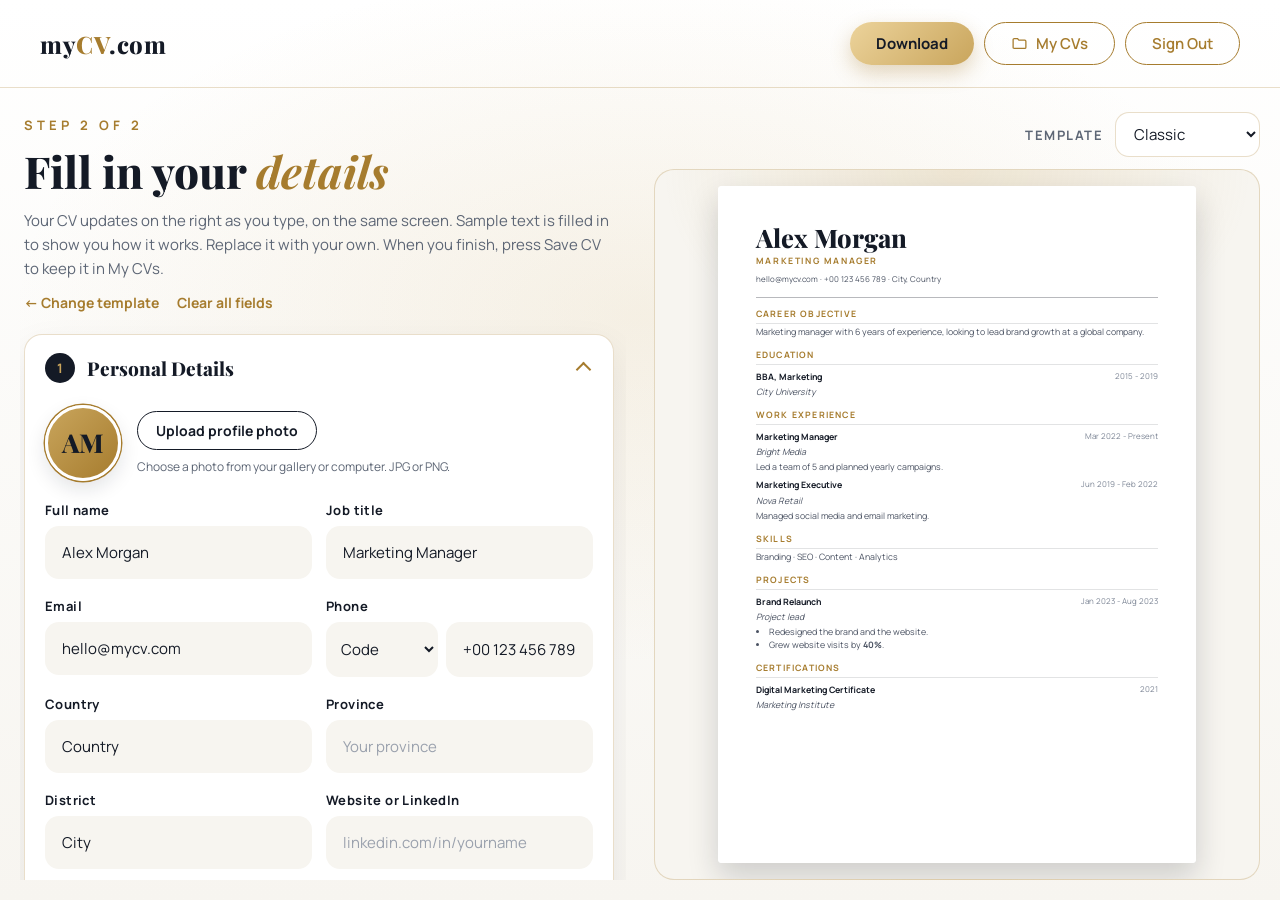
==== create.html @ 4355ba52 "first commit" ====
<!DOCTYPE html>
<html lang="en">
<head>
  <meta charset="UTF-8">
  <meta name="viewport" content="width=device-width, initial-scale=1.0">
  <title>myCV.com | Build your CV</title>

  <!-- Fonts -->
  <link rel="preconnect" href="https://fonts.googleapis.com">
  <link rel="preconnect" href="https://fonts.gstatic.com" crossorigin>
  <link href="https://fonts.googleapis.com/css2?family=Playfair+Display:ital,wght@0,700;0,800;0,900;1,500;1,700&family=Manrope:wght@400;500;600;700;800&family=Inter:wght@400;500;600&family=Space+Grotesk:wght@500;700&family=Archivo:wght@500;800&family=DM+Sans:wght@400;500;700&family=Outfit:wght@500;600&family=IBM+Plex+Sans:wght@400;500;600&family=JetBrains+Mono:wght@500;700&family=Cinzel:wght@500;700&family=Jost:wght@400;500;600&family=Syne:wght@700;800&family=Plus+Jakarta+Sans:wght@400;500;700;800&family=Sora:wght@400;600;700&family=Source+Serif+4:wght@400;600&display=swap" rel="stylesheet">

  <!-- Design -->
  <link rel="stylesheet" href="style.css">

  <!-- Behaviour -->
  <script src="script.js"></script>
  <script src="builder.js"></script>
</head>
<body class="builder-page">

  <!-- Top bar: Download sits next to Sign Out -->
  <header class="navbar">
    <a href="index.html" class="logo">my<span>CV</span>.com</a>
    <div class="nav-actions">
      <button type="button" class="download-btn" id="download-btn">Download</button>
      <a href="mycvs.html" class="login-btn folder-btn">
        <svg viewBox="0 0 24 24" aria-hidden="true"><path d="M3 6.5A1.5 1.5 0 0 1 4.5 5h4.6l2 2.2h8.4A1.5 1.5 0 0 1 21 8.7v8.8a1.5 1.5 0 0 1-1.5 1.5h-15A1.5 1.5 0 0 1 3 17.5z"/></svg>
        My CVs
      </a>
      <a href="index.html" class="login-btn" data-signout>Sign Out</a>
    </div>
  </header>

  <main class="builder">

    <!-- ================= LEFT SIDE: the form ================= -->
    <div class="editor" id="editor">

      <div class="builder-intro">
        <div class="tagline">Step 2 of 2</div>
        <h1>Fill in your <em>details</em></h1>
        <p>Your CV updates on the right as you type, on the same screen. Sample text is filled in to show you how it works. Replace it with your own. When you finish, press Save CV to keep it in My CVs.</p>
        <div class="builder-links">
          <a href="templates.html">&larr; Change template</a>
          <button type="button" class="link-btn" id="clear-btn">Clear all fields</button>
        </div>
      </div>

      <!-- 1. Personal details -->
      <details class="ed-section" open>
        <summary><span class="ed-num">1</span>Personal Details</summary>
        <div class="ed-body">
          <!-- Profile photo: chosen from the gallery (phone) or the computer -->
          <div class="photo-row">
            <div class="photo-preview" id="photo-preview"></div>
            <div class="photo-actions">
              <div class="photo-buttons">
                <label for="photo-input" class="photo-btn">Upload profile photo</label>
                <button type="button" class="remove-btn" id="photo-remove" hidden>Remove photo</button>
              </div>
              <input type="file" id="photo-input" class="visually-hidden" accept="image/*">
              <p class="photo-hint">Choose a photo from your gallery or computer. JPG or PNG.</p>
              <p class="form-message" id="photo-message" role="alert"></p>
            </div>
          </div>

          <div class="field-row">
            <div class="field">
              <label for="p-name">Full name</label>
              <input type="text" id="p-name" data-field="name" placeholder="Your full name">
            </div>
            <div class="field">
              <label for="p-title">Job title</label>
              <input type="text" id="p-title" data-field="title" placeholder="Marketing Manager">
            </div>
          </div>
          <div class="field-row">
            <div class="field">
              <label for="p-email">Email</label>
              <input type="email" id="p-email" data-field="email" placeholder="you@example.com">
            </div>
            <div class="field">
              <label for="p-phone">Phone</label>
              <!-- country code + phone number side by side -->
              <div class="phone-row">
                <select id="p-code" data-field="phoneCode" aria-label="Country code">
                  <option value="">Code</option>
                  <option value="+61">+61 Australia</option>
                  <option value="+880">+880 Bangladesh</option>
                  <option value="+55">+55 Brazil</option>
                  <option value="+1">+1 Canada</option>
                  <option value="+86">+86 China</option>
                  <option value="+20">+20 Egypt</option>
                  <option value="+33">+33 France</option>
                  <option value="+49">+49 Germany</option>
                  <option value="+91">+91 India</option>
                  <option value="+62">+62 Indonesia</option>
                  <option value="+39">+39 Italy</option>
                  <option value="+81">+81 Japan</option>
                  <option value="+60">+60 Malaysia</option>
                  <option value="+52">+52 Mexico</option>
                  <option value="+977">+977 Nepal</option>
                  <option value="+31">+31 Netherlands</option>
                  <option value="+64">+64 New Zealand</option>
                  <option value="+234">+234 Nigeria</option>
                  <option value="+92">+92 Pakistan</option>
                  <option value="+63">+63 Philippines</option>
                  <option value="+7">+7 Russia</option>
                  <option value="+966">+966 Saudi Arabia</option>
                  <option value="+65">+65 Singapore</option>
                  <option value="+27">+27 South Africa</option>
                  <option value="+82">+82 South Korea</option>
                  <option value="+34">+34 Spain</option>
                  <option value="+94">+94 Sri Lanka</option>
                  <option value="+66">+66 Thailand</option>
                  <option value="+90">+90 Turkey</option>
                  <option value="+971">+971 United Arab Emirates</option>
                  <option value="+44">+44 United Kingdom</option>
                  <option value="+1">+1 United States</option>
                  <option value="+84">+84 Vietnam</option>
                </select>
                <input type="tel" id="p-phone" data-field="phone" placeholder="123 456 789">
              </div>
            </div>
          </div>
          <div class="field-row">
            <div class="field">
              <label for="p-country">Country</label>
              <input type="text" id="p-country" data-field="country" placeholder="Your country">
            </div>
            <div class="field">
              <label for="p-province">Province</label>
              <input type="text" id="p-province" data-field="province" placeholder="Your province">
            </div>
          </div>
          <div class="field-row">
            <div class="field">
              <label for="p-district">District</label>
              <input type="text" id="p-district" data-field="district" placeholder="Your district">
            </div>
            <div class="field">
              <label for="p-link">Website or LinkedIn</label>
              <input type="text" id="p-link" data-field="link" placeholder="linkedin.com/in/yourname">
            </div>
          </div>
        </div>
      </details>

      <!-- 2. Career objective -->
      <details class="ed-section" open>
        <summary><span class="ed-num">2</span>Career Objective</summary>
        <div class="ed-body">
          <div class="field">
            <label for="p-objective">Write 2 or 3 sentences about your goal</label>
            <textarea id="p-objective" data-field="objective" rows="4" placeholder="What kind of job are you looking for, and what do you bring?"></textarea>
          </div>
        </div>
      </details>

      <!-- 3. Education -->
      <details class="ed-section">
        <summary><span class="ed-num">3</span>Education</summary>
        <div class="ed-body">
          <div class="entry-list" data-list="education"></div>
          <button type="button" class="add-btn" data-add="education">+ Add education</button>
        </div>
      </details>

      <!-- 4. Work experience -->
      <details class="ed-section">
        <summary><span class="ed-num">4</span>Work Experience</summary>
        <div class="ed-body">
          <div class="entry-list" data-list="experience"></div>
          <button type="button" class="add-btn" data-add="experience">+ Add work experience</button>
        </div>
      </details>

      <!-- 5. Skills -->
      <details class="ed-section">
        <summary><span class="ed-num">5</span>Skills</summary>
        <div class="ed-body">
          <div class="field">
            <label for="p-skills">Your skills, separated by commas</label>
            <input type="text" id="p-skills" data-field="skills" placeholder="Branding, SEO, Content, Analytics">
          </div>
        </div>
      </details>

      <!-- 6. Projects -->
      <details class="ed-section">
        <summary><span class="ed-num">6</span>Projects</summary>
        <div class="ed-body">
          <div class="entry-list" data-list="projects"></div>
          <button type="button" class="add-btn" data-add="projects">+ Add project</button>
        </div>
      </details>

      <!-- 7. Certifications -->
      <details class="ed-section">
        <summary><span class="ed-num">7</span>Certifications</summary>
        <div class="ed-body">
          <div class="entry-list" data-list="certifications"></div>
          <button type="button" class="add-btn" data-add="certifications">+ Add certification</button>
        </div>
      </details>

      <!-- Sections that people add themselves appear here -->
      <div class="entry-list custom-list" data-list="custom"></div>

      <button type="button" class="add-section-btn" data-add="custom">+ Add Section</button>
      <p class="add-section-hint">Add your own section, for example Languages, Awards, Hobbies or References.</p>

      <!-- When the CV is finished: save it into the My CVs folder -->
      <div class="finish-box">
        <h2>Finished your CV?</h2>
        <p>Save it to your My CVs folder. You can open it again later to edit or download it.</p>
        <button type="button" class="submit-btn" data-save>Save CV to My CVs <span class="arrow">&rarr;</span></button>
      </div>
    </div>

    <!-- ================= RIGHT SIDE: live CV ================= -->
    <div class="preview">
      <div class="preview-head">
        <label for="template-select">Template</label>
        <select id="template-select">
          <option>Classic</option>
          <option>Modern</option>
          <option>Executive</option>
          <option>Minimal</option>
          <option>Creative</option>
          <option>Elegant</option>
          <option>Timeline</option>
          <option>Swiss Grid</option>
          <option>Sage Sidebar</option>
          <option>Header Band</option>
          <option>Mono Index</option>
          <option>Noir Gold</option>
          <option>Vertical Name</option>
          <option>Bento Tiles</option>
          <option>Orbit</option>
          <option>Front Page</option>
        </select>
      </div>
      <div class="preview-stage" id="preview-stage">
        <div class="thumb-box cv-live" id="cv-box">
          <div class="thumb" id="cv-page"></div>
        </div>
      </div>
    </div>

  </main>

  <!-- Small message that appears after saving -->
  <div class="toast" id="toast" role="status" aria-live="polite" hidden>
    <span id="toast-text"></span>
    <a href="mycvs.html">Open My CVs</a>
  </div>

</body>
</html>
---- style.css ----
/* ==========================================================
   myCV.com - style.css
   All the design (colors, fonts, layout) for the website.
   ========================================================== */

/* ---------- Colors and fonts (change these to restyle the whole site) ---------- */
:root {
  --bg: #ffffff;            /* clean white background */
  --bg-soft: #f7f5f0;       /* soft ivory at the bottom */
  --text: #141a26;          /* deep ink for headings and text */
  --text-muted: #5d6675;    /* grey for small text */
  --gold: #a67c2e;          /* premium accent */
  --gold-light: #c9a55c;
  --line: rgba(166, 124, 46, 0.25);

  --font-display: "Playfair Display", Georgia, serif;
  --font-body: "Manrope", "Segoe UI", Arial, sans-serif;
}

/* ---------- Reset: remove the browser's default spacing ---------- */
* {
  margin: 0;
  padding: 0;
  box-sizing: border-box;
}

html, body {
  height: 100%;
}

body {
  font-family: var(--font-body);
  color: var(--text);
  background:
    radial-gradient(900px 500px at 50% 35%, rgba(201, 165, 92, 0.14), transparent 70%),
    linear-gradient(180deg, var(--bg) 0%, var(--bg-soft) 100%);
  background-color: var(--bg);
  display: flex;
  flex-direction: column;
  min-height: 100%;
}

/* ---------- Top bar: logo on the left, Login on the right ---------- */
.navbar {
  display: flex;
  justify-content: space-between;
  align-items: center;
  padding: 22px 40px;
  border-bottom: 1px solid var(--line);
  transition: box-shadow 0.25s ease, background 0.25s ease;
}

/* script.js adds this class when the page is scrolled */
.navbar.scrolled {
  background: var(--bg);
  box-shadow: 0 6px 24px rgba(20, 26, 38, 0.08);
}

.logo {
  font-family: var(--font-display);
  font-size: 24px;
  font-weight: 800;
  color: var(--text);
  text-decoration: none;
  letter-spacing: 0.5px;
}

.logo span {
  color: var(--gold);
}

.login-btn {
  font-family: var(--font-body);
  font-size: 15px;
  font-weight: 600;
  color: var(--gold);
  text-decoration: none;
  padding: 10px 26px;
  border: 1.5px solid var(--gold);
  border-radius: 999px;
  transition: background 0.25s ease, color 0.25s ease;
}

.login-btn:hover,
.login-btn:focus-visible {
  background: var(--gold);
  color: #ffffff;
}

/* ---------- Middle section: heading + button ---------- */
.hero {
  flex: 1;
  display: flex;
  flex-direction: column;
  justify-content: center;
  align-items: center;
  text-align: center;
  padding: 60px 20px;
  gap: 22px;
}

.tagline {
  font-size: 13px;
  font-weight: 700;
  letter-spacing: 4px;
  text-transform: uppercase;
  color: var(--gold);
}

.hero h1 {
  font-family: var(--font-display);
  font-size: clamp(36px, 7vw, 76px);
  font-weight: 800;
  line-height: 1.1;
  text-wrap: balance;
}

.hero h1 span {
  background: linear-gradient(90deg, var(--gold), var(--gold-light), var(--gold));
  -webkit-background-clip: text;
  background-clip: text;
  color: transparent;
}

.divider {
  width: 80px;
  height: 2px;
  background: var(--gold);
}

.hero p {
  max-width: 520px;
  font-size: 18px;
  line-height: 1.6;
  color: var(--text-muted);
}

.create-btn {
  margin-top: 14px;
  font-family: var(--font-body);
  font-size: 18px;
  font-weight: 700;
  color: #ffffff;
  text-decoration: none;
  padding: 18px 46px;
  border-radius: 999px;
  background: var(--text);
  border: 1.5px solid var(--gold);
  box-shadow: 0 10px 30px rgba(20, 26, 38, 0.2);
  transition: transform 0.2s ease, box-shadow 0.2s ease;
}

.create-btn:hover,
.create-btn:focus-visible {
  transform: translateY(-3px);
  box-shadow: 0 16px 40px rgba(166, 124, 46, 0.35);
}

a:focus-visible {
  outline: 2px solid var(--gold);
  outline-offset: 4px;
}

/* ---------- Entrance animation (script.js adds the "loaded" class) ---------- */
.animate .hero > * {
  opacity: 0;
  transform: translateY(18px);
  transition: opacity 0.7s ease, transform 0.7s ease;
}

.animate.loaded .hero > * {
  opacity: 1;
  transform: translateY(0);
}

/* each item appears a little after the one before it */
.animate.loaded .hero > *:nth-child(2) { transition-delay: 0.12s; }
.animate.loaded .hero > *:nth-child(3) { transition-delay: 0.24s; }
.animate.loaded .hero > *:nth-child(4) { transition-delay: 0.36s; }
.animate.loaded .hero > *:nth-child(5) { transition-delay: 0.48s; }

/* ==========================================================
   LOGIN PAGE (login.html): Create Account + Sign In
   ========================================================== */
.auth {
  flex: 1;
  display: flex;
  justify-content: center;
  align-items: center;
  padding: 48px 20px;
}

/* One large rounded box holding the dark side and the form side */
.auth-shell {
  width: 100%;
  max-width: 1040px;
  display: grid;
  grid-template-columns: 1fr 1.1fr;
  background: var(--bg);
  border-radius: 28px;
  overflow: hidden;
  border: 1px solid var(--line);
  box-shadow:
    0 40px 90px rgba(20, 26, 38, 0.16),
    0 8px 24px rgba(20, 26, 38, 0.06);
  animation: shell-in 0.7s ease both;
}

@keyframes shell-in {
  from { opacity: 0; transform: translateY(24px); }
  to   { opacity: 1; transform: translateY(0); }
}

/* ---------- Left side: dark panel ---------- */
.auth-aside {
  position: relative;
  display: flex;
  flex-direction: column;
  justify-content: space-between;
  gap: 32px;
  padding: 48px 44px;
  color: #f4f1ea;
  background:
    radial-gradient(420px 320px at 85% 10%, rgba(201, 165, 92, 0.28), transparent 70%),
    radial-gradient(380px 300px at 0% 100%, rgba(201, 165, 92, 0.16), transparent 70%),
    linear-gradient(160deg, #1b2436 0%, #0d1320 100%);
  overflow: hidden;
}

/* thin gold frame inside the dark panel */
.auth-aside::before {
  content: "";
  position: absolute;
  inset: 14px;
  border: 1px solid rgba(201, 165, 92, 0.28);
  border-radius: 18px;
  pointer-events: none;
}

.aside-eyebrow {
  font-size: 12px;
  font-weight: 700;
  letter-spacing: 4px;
  text-transform: uppercase;
  color: var(--gold-light);
}

.auth-aside h2 {
  margin-top: 16px;
  font-family: var(--font-display);
  font-size: clamp(30px, 3.4vw, 42px);
  font-weight: 800;
  line-height: 1.15;
  text-wrap: balance;
}

.auth-aside h2 em {
  font-style: italic;
  font-weight: 700;
  color: var(--gold-light);
}

.aside-line {
  margin-top: 22px;
  width: 64px;
  height: 2px;
  background: var(--gold-light);
}

/* ---------- Small CV drawn with CSS ---------- */
.cv-preview {
  align-self: center;
  width: 250px;
  padding: 26px 22px;
  background: #fdfcf9;
  border-radius: 10px;
  box-shadow: 0 24px 50px rgba(0, 0, 0, 0.45);
  transform: rotate(-5deg);
  display: flex;
  flex-direction: column;
  gap: 8px;
  animation: cv-float 6s ease-in-out infinite;
}

@keyframes cv-float {
  0%, 100% { transform: rotate(-5deg) translateY(0); }
  50%      { transform: rotate(-4deg) translateY(-8px); }
}

.cv-head {
  display: flex;
  align-items: center;
  gap: 10px;
  margin-bottom: 4px;
}

.cv-photo {
  width: 34px;
  height: 34px;
  border-radius: 50%;
  background: linear-gradient(135deg, var(--gold-light), var(--gold));
  flex-shrink: 0;
}

.cv-head-lines {
  flex: 1;
  display: flex;
  flex-direction: column;
  gap: 6px;
}

.cv-bar {
  height: 5px;
  border-radius: 3px;
  background: #dcdfe5;
}

.cv-bar-name  { height: 8px; width: 80%; background: #141a26; }
.cv-bar-role  { width: 55%; background: var(--gold-light); }
.cv-bar-short { width: 60%; }

.cv-section {
  margin-top: 6px;
  width: 38%;
  height: 6px;
  border-radius: 3px;
  background: var(--gold);
}

/* ---------- Benefit list with gold check marks ---------- */
.aside-list {
  list-style: none;
  display: flex;
  flex-direction: column;
  gap: 14px;
  font-size: 15px;
  line-height: 1.5;
  color: #d6dbe5;
}

.aside-list li {
  position: relative;
  padding-left: 34px;
}

.aside-list li::before {
  content: "\2713";            /* check mark */
  position: absolute;
  left: 0;
  top: 0;
  width: 22px;
  height: 22px;
  border-radius: 50%;
  border: 1px solid var(--gold-light);
  color: var(--gold-light);
  font-size: 12px;
  font-weight: 700;
  display: flex;
  align-items: center;
  justify-content: center;
}

/* ---------- Right side: forms ---------- */
.auth-card {
  padding: 44px 48px;
  background: var(--bg);
}

/* ---------- The two options at the top ---------- */
.auth-tabs {
  display: flex;
  gap: 6px;
  padding: 5px;
  background: var(--bg-soft);
  border: 1px solid var(--line);
  border-radius: 999px;
  margin-bottom: 30px;
}

.auth-tab {
  flex: 1;
  font-family: var(--font-body);
  font-size: 15px;
  font-weight: 700;
  color: var(--text-muted);
  background: transparent;
  border: none;
  border-radius: 999px;
  padding: 12px 10px;
  cursor: pointer;
  transition: background 0.25s ease, color 0.25s ease, box-shadow 0.25s ease;
}

.auth-tab:hover {
  color: var(--text);
}

.auth-tab.active {
  background: var(--text);
  color: #ffffff;
  box-shadow: 0 6px 16px rgba(20, 26, 38, 0.25);
}

/* Only the active panel is shown */
.auth-panel {
  display: none;
}

.auth-panel.active {
  display: block;
  animation: panel-in 0.4s ease both;
}

@keyframes panel-in {
  from { opacity: 0; transform: translateY(10px); }
  to   { opacity: 1; transform: translateY(0); }
}

.auth-panel h1 {
  font-family: var(--font-display);
  font-size: 34px;
  font-weight: 800;
  line-height: 1.2;
}

.auth-sub {
  margin-top: 6px;
  margin-bottom: 26px;
  font-size: 15px;
  color: var(--text-muted);
}

/* ---------- Google / Facebook / LinkedIn buttons ---------- */
.social-list {
  display: flex;
  flex-direction: column;
  gap: 10px;
}

.social-btn {
  display: flex;
  align-items: center;
  gap: 12px;
  font-family: var(--font-body);
  font-size: 15px;
  font-weight: 600;
  color: var(--text);
  background: var(--bg);
  border: 1.5px solid rgba(20, 26, 38, 0.14);
  border-radius: 14px;
  padding: 10px 14px;
  cursor: pointer;
  transition: border-color 0.2s ease, transform 0.2s ease, box-shadow 0.2s ease;
}

.social-btn:hover,
.social-btn:focus-visible {
  border-color: var(--gold);
  transform: translateY(-2px);
  box-shadow: 0 10px 24px rgba(166, 124, 46, 0.16);
}

/* round badge with the first letter */
.social-badge {
  width: 34px;
  height: 34px;
  border-radius: 50%;
  background: var(--bg-soft);
  border: 1px solid var(--line);
  color: var(--gold);
  font-family: var(--font-display);
  font-size: 16px;
  font-weight: 800;
  display: flex;
  align-items: center;
  justify-content: center;
  flex-shrink: 0;
}

.social-label {
  flex: 1;
  text-align: center;
  padding-right: 34px;         /* keeps the text centered next to the badge */
}

/* ---------- "or with email" line ---------- */
.auth-divider {
  display: flex;
  align-items: center;
  gap: 14px;
  margin: 26px 0;
  font-size: 12px;
  font-weight: 700;
  letter-spacing: 2px;
  text-transform: uppercase;
  color: var(--text-muted);
}

.auth-divider::before,
.auth-divider::after {
  content: "";
  flex: 1;
  height: 1px;
  background: var(--line);
}

/* ---------- Form fields ---------- */
.field {
  display: flex;
  flex-direction: column;
  gap: 7px;
  margin-bottom: 18px;
}

.field label {
  font-size: 13px;
  font-weight: 700;
  letter-spacing: 0.4px;
}

.field input {
  font-family: var(--font-body);
  font-size: 15px;
  color: var(--text);
  background: var(--bg-soft);
  border: 1.5px solid transparent;
  border-radius: 14px;
  padding: 15px 16px;
  width: 100%;
  transition: border-color 0.2s ease, box-shadow 0.2s ease, background 0.2s ease;
}

.field input::placeholder {
  color: #9aa1ad;
}

.field input:hover {
  border-color: var(--line);
}

.field input:focus {
  outline: none;
  background: var(--bg);
  border-color: var(--gold);
  box-shadow: 0 0 0 4px rgba(166, 124, 46, 0.15);
}

/* script.js adds this class to a field that has a mistake */
.field input.invalid {
  border-color: #b3261e;
  background: #fdf6f5;
}

/* ---------- Password box with a Show / Hide button ---------- */
.input-wrap {
  position: relative;
}

.input-wrap input {
  padding-right: 70px;
}

.toggle-password {
  position: absolute;
  top: 50%;
  right: 8px;
  transform: translateY(-50%);
  font-family: var(--font-body);
  font-size: 13px;
  font-weight: 700;
  color: var(--gold);
  background: transparent;
  border: none;
  border-radius: 8px;
  padding: 8px 10px;
  cursor: pointer;
}

.toggle-password:hover {
  background: rgba(166, 124, 46, 0.1);
}

/* ---------- Password strength bars ---------- */
.strength {
  display: flex;
  gap: 6px;
  margin-top: 4px;
}

.strength span {
  flex: 1;
  height: 4px;
  border-radius: 2px;
  background: #e4e6ea;
  transition: background 0.25s ease;
}

.strength[data-level="1"] span:nth-child(-n+1) { background: #b3261e; }
.strength[data-level="2"] span:nth-child(-n+2) { background: #c77a12; }
.strength[data-level="3"] span:nth-child(-n+3) { background: var(--gold); }
.strength[data-level="4"] span:nth-child(-n+4) { background: #2e7d46; }

.strength-text {
  font-size: 12px;
  color: var(--text-muted);
}

/* ---------- Message under the form (errors and notes) ---------- */
.form-message {
  display: none;
  font-size: 14px;
  line-height: 1.5;
  padding: 12px 14px;
  border-radius: 12px;
  margin-bottom: 18px;
}

.form-message.error {
  display: block;
  color: #8c1d18;
  background: #fbeceb;
  border-left: 3px solid #b3261e;
}

.form-message.info {
  display: block;
  color: #1d4d2b;
  background: #e9f5ec;
  border-left: 3px solid #2e7d46;
}

/* ---------- Main button of the form ---------- */
.submit-btn {
  position: relative;
  overflow: hidden;
  width: 100%;
  font-family: var(--font-body);
  font-size: 16px;
  font-weight: 700;
  letter-spacing: 0.3px;
  color: #ffffff;
  background: linear-gradient(135deg, #232d42 0%, #0d1320 100%);
  border: 1.5px solid var(--gold);
  border-radius: 999px;
  padding: 17px 20px;
  cursor: pointer;
  box-shadow: 0 14px 34px rgba(20, 26, 38, 0.28);
  transition: transform 0.2s ease, box-shadow 0.2s ease;
}

/* gold shine that slides across the button on hover */
.submit-btn::before {
  content: "";
  position: absolute;
  top: 0;
  left: -60%;
  width: 40%;
  height: 100%;
  background: linear-gradient(90deg, transparent, rgba(236, 211, 155, 0.35), transparent);
  transform: skewX(-20deg);
  transition: left 0.6s ease;
}

.submit-btn:hover::before,
.submit-btn:focus-visible::before {
  left: 120%;
}

.submit-btn:hover,
.submit-btn:focus-visible {
  transform: translateY(-2px);
  box-shadow: 0 18px 42px rgba(166, 124, 46, 0.4);
}

.submit-btn .arrow {
  display: inline-block;
  margin-left: 6px;
  color: var(--gold-light);
  transition: transform 0.2s ease;
}

.submit-btn:hover .arrow {
  transform: translateX(4px);
}

button:focus-visible {
  outline: 2px solid var(--gold);
  outline-offset: 3px;
}

/* ---------- Small text under the button ---------- */
.switch-text {
  margin-top: 20px;
  text-align: center;
  font-size: 14px;
  color: var(--text-muted);
}

.switch-text a {
  color: var(--gold);
  font-weight: 700;
  text-decoration: none;
  border-bottom: 1px solid transparent;
  transition: border-color 0.2s ease;
}

.switch-text a:hover {
  border-bottom-color: var(--gold);
}

/* ---------- Tablets and phones: stack the two sides ---------- */
@media (max-width: 860px) {
  .auth-shell {
    grid-template-columns: 1fr;
    max-width: 520px;
  }
  .auth-aside {
    padding: 36px 32px;
    gap: 0;
  }
  .cv-preview,
  .aside-list {
    display: none;             /* keep only the headline on small screens */
  }
}

@media (max-width: 600px) {
  .auth {
    padding: 24px 16px;
  }
  .auth-shell {
    border-radius: 22px;
  }
  .auth-card {
    padding: 28px 22px;
  }
  .auth-panel h1 {
    font-size: 28px;
  }
}

@media (prefers-reduced-motion: reduce) {
  .auth-shell,
  .auth-panel.active,
  .cv-preview {
    animation: none;
  }
}

/* ==========================================================
   TEMPLATE PAGE (templates.html): choose a CV design
   ========================================================== */
.templates {
  flex: 1;
  width: 100%;
  max-width: 1280px;
  margin: 0 auto;
  padding: 52px 20px 60px;
}

.tpl-intro {
  display: flex;
  flex-direction: column;
  align-items: center;
  text-align: center;
  gap: 16px;
}

.tpl-intro h1 {
  font-family: var(--font-display);
  font-size: clamp(32px, 5vw, 52px);
  font-weight: 800;
  line-height: 1.15;
}

.tpl-intro h1 em {
  font-style: italic;
  font-weight: 700;
  color: var(--gold);
}

.tpl-intro p {
  max-width: 480px;
  font-size: 16px;
  line-height: 1.6;
  color: var(--text-muted);
}

/* ---------- Filter buttons ---------- */
.tpl-filters {
  display: flex;
  justify-content: center;
  flex-wrap: wrap;
  gap: 8px;
  margin: 34px 0;
}

.tpl-filter {
  font-family: var(--font-body);
  font-size: 14px;
  font-weight: 700;
  color: var(--text-muted);
  background: var(--bg);
  border: 1.5px solid var(--line);
  border-radius: 999px;
  padding: 10px 22px;
  cursor: pointer;
  transition: background 0.2s ease, color 0.2s ease, border-color 0.2s ease;
}

.tpl-filter:hover {
  color: var(--text);
  border-color: var(--gold);
}

.tpl-filter.active {
  background: var(--text);
  border-color: var(--text);
  color: #ffffff;
}

/* ---------- Grid of template cards ---------- */
.tpl-grid {
  display: grid;
  grid-template-columns: repeat(4, 1fr);   /* 4 templates in a row on wide screens */
  gap: 22px;
}

/* 3 in a row on medium screens */
@media (max-width: 1100px) {
  .tpl-grid {
    grid-template-columns: repeat(3, 1fr);
  }
}

/* 2 in a row on small tablets */
@media (max-width: 720px) {
  .tpl-grid {
    grid-template-columns: repeat(2, 1fr);
    gap: 16px;
  }
}

/* 1 in a row on phones */
@media (max-width: 460px) {
  .tpl-grid {
    grid-template-columns: 1fr;
  }
}

.tpl-card {
  position: relative;
  display: flex;
  flex-direction: column;
  background: var(--bg);
  border: 1.5px solid var(--line);
  border-radius: 22px;
  overflow: hidden;
  cursor: pointer;
  transition: transform 0.25s ease, box-shadow 0.25s ease, border-color 0.25s ease;
}

.tpl-card:hover {
  transform: translateY(-6px);
  box-shadow: 0 26px 60px rgba(20, 26, 38, 0.14);
}

/* script.js adds "selected" to the chosen card and "hidden" to filtered cards */
.tpl-card.selected {
  border-color: var(--gold);
  box-shadow: 0 0 0 4px rgba(166, 124, 46, 0.18), 0 26px 60px rgba(20, 26, 38, 0.14);
}

.tpl-card.hidden {
  display: none;
}

/* gold check badge on the chosen card */
.tpl-card.selected::after {
  content: "\2713";
  position: absolute;
  top: 14px;
  right: 14px;
  width: 30px;
  height: 30px;
  border-radius: 50%;
  background: var(--gold);
  color: #ffffff;
  font-size: 15px;
  font-weight: 700;
  display: flex;
  align-items: center;
  justify-content: center;
}

.tpl-thumb-wrap {
  display: flex;
  justify-content: center;
  padding: 28px 16px;
  background:
    radial-gradient(260px 200px at 50% 0%, rgba(201, 165, 92, 0.2), transparent 70%),
    var(--bg-soft);
  border-bottom: 1px solid var(--line);
}

.tpl-info {
  display: flex;
  flex-direction: column;
  gap: 10px;
  padding: 18px 18px 20px;
  flex: 1;
}

.tpl-top {
  display: flex;
  justify-content: space-between;
  align-items: center;
  flex-wrap: wrap;
  gap: 8px;
}

.tpl-info h2 {
  font-family: var(--font-display);
  font-size: 23px;
  font-weight: 800;
}

.tpl-tag {
  font-size: 11px;
  font-weight: 700;
  letter-spacing: 1.2px;
  text-transform: uppercase;
  color: var(--gold);
  border: 1px solid var(--line);
  border-radius: 999px;
  padding: 5px 10px;
}

.tpl-info p {
  flex: 1;
  font-size: 14px;
  line-height: 1.5;
  color: var(--text-muted);
}

.tpl-select {
  margin-top: 6px;
  font-family: var(--font-body);
  font-size: 14px;
  font-weight: 700;
  color: var(--text);
  background: transparent;
  border: 1.5px solid var(--text);
  border-radius: 999px;
  padding: 12px 16px;
  cursor: pointer;
  transition: background 0.2s ease, color 0.2s ease, border-color 0.2s ease;
}

.tpl-card:hover .tpl-select,
.tpl-card.selected .tpl-select {
  background: var(--text);
  color: #ffffff;
}

.tpl-card.selected .tpl-select {
  border-color: var(--gold);
}

/* ---------- Sample CVs inside the cards ----------
   Each CV is built at full size (420 x 594, the shape of an A4 page)
   and then shrunk with "scale", so the words stay sharp. */
.thumb-box {
  --s: 0.5;                               /* how much to shrink: 0.5 = half size */
  width: calc(420px * var(--s));
  height: calc(594px * var(--s));
  flex-shrink: 0;
  overflow: hidden;
  border-radius: 6px;
  background: #ffffff;
  box-shadow: 0 14px 30px rgba(20, 26, 38, 0.18);
}

.thumb {
  --accent: var(--gold);                  /* each template can use its own color */
  width: 420px;
  height: 594px;
  transform: scale(var(--s));
  transform-origin: top left;
  padding: 30px 32px;
  background: #ffffff;
  color: #141a26;
  font-family: var(--font-body);
  font-size: 11px;
  line-height: 1.45;
  text-align: left;
  overflow: hidden;
}

.thumb p {
  margin: 3px 0 0;
  color: #4a5262;
}

.c-name {
  font-family: var(--font-display);
  font-size: 27px;
  font-weight: 800;
  line-height: 1.1;
}

.c-role {
  margin-top: 5px;
  font-size: 11px;
  font-weight: 700;
  letter-spacing: 2px;
  text-transform: uppercase;
  color: var(--accent);
}

.c-contact {
  margin-top: 8px;
  font-size: 10px;
  color: #4a5262;
}

.c-rule {
  height: 1px;
  margin-top: 14px;
  background: rgba(20, 26, 38, 0.3);
}

/* section headings: Career Objective, Education, Work Experience, ... */
.c-h {
  margin-top: 13px;
  padding-bottom: 3px;
  font-size: 11px;
  font-weight: 700;
  letter-spacing: 1.5px;
  text-transform: uppercase;
  color: var(--accent);
  border-bottom: 1px solid rgba(20, 26, 38, 0.12);
}

/* job title on the left, years on the right */
.c-item {
  display: flex;
  justify-content: space-between;
  gap: 8px;
  margin-top: 7px;
}

.c-item span {
  flex-shrink: 0;
  font-size: 10px;
  color: #7b8494;
}

.c-photo {
  width: 70px;
  height: 70px;
  border-radius: 50%;
  background: linear-gradient(135deg, var(--gold-light), var(--gold));
  /* the person's initials sit in the middle of the circle */
  display: flex;
  align-items: center;
  justify-content: center;
  font-family: var(--font-display);
  font-size: 24px;
  font-weight: 800;
  color: #141a26;
}

.c-photo {
  overflow: hidden;
  flex-shrink: 0;
}

/* an uploaded profile photo fills the circle */
.c-photo img {
  display: block;
  width: 100%;
  height: 100%;
  object-fit: cover;
}

/* name and contact on the left, photo on the right */
.c-top {
  display: flex;
  justify-content: space-between;
  align-items: center;
  gap: 24px;
}

.c-top-text {
  flex: 1;
  min-width: 0;
}

.c-top .c-photo {
  width: 86px;
  height: 86px;
}

/* text written with the font / bold / bullet buttons */
.c-rich {
  margin-top: 3px;
  color: #4a5262;
}

.c-rich ul,
.c-rich ol {
  margin: 2px 0 0 16px;
  padding: 0;
}

.c-rich font[size="2"] { font-size: 0.85em; }
.c-rich font[size="3"] { font-size: 1em; }
.c-rich font[size="4"] { font-size: 1.25em; }

.c-side .c-rich { color: inherit; }

/* company or school name under a title */
.c-place {
  font-style: italic;
}

/* Modern: dark panel on the left */
.t-modern { padding: 0; display: flex; }
.t-modern .c-side { width: 150px; padding: 34px 20px; background: #1b2436; color: #ffffff; }
.t-modern .c-side p { color: #c9cfdb; }
.t-modern .c-side .c-h { color: var(--gold-light); border-bottom-color: rgba(255, 255, 255, 0.2); }
.t-modern .c-main { flex: 1; padding: 34px 24px; }
.t-modern .c-name { font-size: 24px; }

/* Executive: gold band on top */
.t-executive { padding: 0; }
.t-executive .c-band { padding: 32px 32px 26px; background: linear-gradient(135deg, var(--gold-light), var(--gold)); }
.t-executive .c-band .c-role { color: #141a26; }
.t-executive .c-band .c-contact { color: #2b3140; }
.t-executive .c-body { padding: 4px 32px 30px; }

/* Minimal: grey and airy, no serif */
.t-minimal { --accent: #7b8494; padding: 38px 40px; }
.t-minimal .c-name { font-family: var(--font-body); font-size: 24px; font-weight: 600; }
.t-minimal .c-h { margin-top: 16px; border-bottom: none; }

/* Creative: teal panel on the right */
.t-creative { --accent: #2a8c82; padding: 0; display: flex; }
.t-creative .c-main { flex: 1; padding: 34px 24px; }
.t-creative .c-name { font-size: 24px; }
.t-creative .c-side { width: 150px; padding: 34px 20px; background: #2a8c82; color: #ffffff; }
.t-creative .c-side p { color: #e3f3f1; }
.t-creative .c-side .c-h { color: #ffffff; border-bottom-color: rgba(255, 255, 255, 0.35); }
.t-creative .c-side .c-photo { background: #ffffff; color: #2a8c82; }

/* Elegant: centered name, two columns */
.t-elegant .c-name,
.t-elegant .c-role,
.t-elegant .c-contact { text-align: center; }
.t-elegant .c-rule { background: var(--gold); }
.t-elegant .c-cols { display: grid; grid-template-columns: 1fr 1fr; gap: 22px; }

.t-elegant > .c-photo { width: 86px; height: 86px; margin: 0 auto 14px; }
.t-executive .c-band .c-photo { border: 3px solid #ffffff; }

/* ==========================================================
   THE FIVE NEWER TEMPLATES
   Timeline, Swiss Grid, Sage Sidebar, Header Band, Mono Index.
   They all carry the extra class "x-tpl" and are drawn on a
   600 x 848 page.
   ========================================================== */
.thumb.x-tpl,
.cv-live .thumb.x-tpl {
  padding: 0;
  font-size: 10px;
  line-height: 1.46;
  display: flex;
  flex-direction: column;
}

/* on the template page the 600px page is shrunk a little more */
.thumb-box:not(.cv-live) > .thumb.x-tpl {
  width: 600px;
  height: 848px;
  transform: scale(calc(var(--s) * 0.7));
}

.x-tpl p { margin: 0; color: inherit; }
.x-tpl .c-sec { min-width: 0; }
.x-tpl .c-h { margin: 0 0 8px; padding: 0; border: none; font-size: 9px; letter-spacing: 1.1px; }
.x-tpl .c-entry + .c-entry { margin-top: 9px; }
.x-tpl .c-item { margin-top: 0; }
.x-tpl .c-item b { font-weight: 600; font-size: 10.5px; }
.x-tpl .c-item span { font-size: 9px; white-space: nowrap; }
.x-tpl .c-place { font-style: normal; color: var(--muted); }
.x-tpl .c-rich { margin-top: 3px; color: inherit; }
.x-tpl .c-photo { width: 64px; height: 64px; }
.x-tpl .c-name,
.cv-live .thumb.x-tpl .c-name { font-size: 30px; line-height: 1.1; }
.x-tpl .c-role { margin-top: 5px; font-size: 12px; letter-spacing: 0; text-transform: none; }
.x-tpl .x-head { display: flex; gap: 18px; }
.x-tpl .x-head-main { flex: 1; min-width: 0; }
.x-tpl .x-contact { font-size: 9px; line-height: 1.5; }
.x-tpl .x-cols { display: flex; gap: 27px; flex: 1; min-height: 0; }
.x-tpl .x-col { flex: 1; min-width: 0; display: flex; flex-direction: column; gap: 18px; }
.x-tpl .x-col-wide { flex: 0 0 57%; }
.x-tpl .c-chips { display: flex; flex-wrap: wrap; gap: 5px; }
.x-tpl .c-chips span { border: 1px solid #b9c0cc; border-radius: 3px; padding: 2px 6px; font-size: 9px; }
.x-tpl .c-skill-list { display: flex; flex-direction: column; gap: 3px; }

/* ---------- Timeline: dots and a line down the work experience ---------- */
.t-timeline { --accent: #1d4ed8; --muted: #4a5160; color: #1a1d23; font-family: "Inter", Arial, sans-serif; }
.thumb.t-timeline,
.cv-live .thumb.t-timeline { padding: 36px; gap: 18px; }
.t-timeline .x-head { align-items: flex-end; padding-bottom: 16px; border-bottom: 2px solid #1a1d23; }
.t-timeline .c-name { font-family: "Space Grotesk", Arial, sans-serif; font-weight: 700; letter-spacing: -0.4px; }
.t-timeline .c-role { font-family: "Space Grotesk", Arial, sans-serif; font-weight: 500; color: var(--accent); }
.t-timeline .x-contact { text-align: right; color: var(--muted); }
.t-timeline .c-h { font-family: "Space Grotesk", Arial, sans-serif; font-weight: 700; text-transform: uppercase; color: var(--accent); }
.t-timeline .c-item span { color: var(--muted); }
.t-timeline .c-sec-exp .c-entry { position: relative; padding-left: 20px; padding-bottom: 11px; }
.t-timeline .c-sec-exp .c-entry + .c-entry { margin-top: 0; }
.t-timeline .c-sec-exp .c-entry::before {
  content: ""; position: absolute; left: 0; top: 3px;
  width: 8px; height: 8px; border-radius: 50%; background: var(--accent);
}
.t-timeline .c-sec-exp .c-entry::after {
  content: ""; position: absolute; left: 3px; top: 15px; bottom: 0;
  width: 2px; background: #d9dde5;
}
.t-timeline .c-sec-exp .c-entry:last-child { padding-bottom: 0; }
.t-timeline .c-sec-exp .c-entry:last-child::before { background: #ffffff; border: 2px solid var(--accent); box-sizing: border-box; }
.t-timeline .c-sec-exp .c-entry:last-child::after { display: none; }

/* ---------- Swiss Grid: big name, section titles in a left column ---------- */
.t-swiss-grid { --accent: #c8102e; --muted: #444444; color: #111111; font-family: "Inter", Arial, sans-serif; }
.thumb.t-swiss-grid,
.cv-live .thumb.t-swiss-grid { padding: 33px 36px; gap: 9px; }
.t-swiss-grid .x-head { align-items: flex-start; border-top: 5px solid #111111; padding: 10px 0 6px; }
.t-swiss-grid .c-name,
.cv-live .thumb.t-swiss-grid .c-name {
  font-family: "Archivo", Arial, sans-serif; font-weight: 800; font-size: 40px;
  line-height: 1.04; letter-spacing: -1.1px; text-transform: uppercase;
}
.t-swiss-grid .x-sub { margin-top: 6px; display: flex; flex-wrap: wrap; justify-content: space-between; align-items: baseline; gap: 4px 12px; }
.t-swiss-grid .c-role {
  margin: 0; font-family: "Archivo", Arial, sans-serif; font-weight: 800; font-size: 11.5px;
  text-transform: uppercase; letter-spacing: 0.8px; color: var(--accent);
}
.t-swiss-grid .x-contact { color: var(--muted); }
.t-swiss-grid .c-photo { width: 76px; height: 76px; border-radius: 0; }
.t-swiss-grid .c-sec { display: grid; grid-template-columns: 113px minmax(0, 1fr); column-gap: 18px; border-top: 1px solid #111111; padding-top: 9px; }
.t-swiss-grid .c-h { margin: 0; font-family: "Archivo", Arial, sans-serif; font-weight: 800; letter-spacing: 0.8px; line-height: 1.6; text-transform: uppercase; color: #111111; }
.t-swiss-grid .c-item span { font-size: 10px; font-weight: 600; color: var(--accent); }

/* ---------- Sage Sidebar: soft green panel on the left ---------- */
.t-sage-sidebar { --accent: #1f4d3a; --muted: #4d5a52; color: #1c2420; font-family: "DM Sans", Arial, sans-serif; }
.thumb.x-tpl.t-sage-sidebar,
.cv-live .thumb.x-tpl.t-sage-sidebar { flex-direction: row; }
.t-sage-sidebar .x-side { width: 189px; flex-shrink: 0; display: flex; flex-direction: column; background: #e9efe8; font-size: 9.5px; }
.t-sage-sidebar .x-side-top { padding: 30px 21px 20px; background: var(--accent); color: #ffffff; }
.t-sage-sidebar .x-side-top .c-photo {
  width: 54px; height: 54px; margin-bottom: 12px; box-sizing: border-box;
  background: none; border: 2px solid #ffffff; color: #ffffff;
  font-family: "Outfit", Arial, sans-serif; font-size: 17px; font-weight: 600;
}
.t-sage-sidebar .c-name,
.cv-live .thumb.t-sage-sidebar .c-name { font-family: "Outfit", Arial, sans-serif; font-weight: 600; font-size: 23px; line-height: 1.08; }
.t-sage-sidebar .c-role { font-size: 10.5px; font-weight: 400; color: #ffffff; }
.t-sage-sidebar .x-side-body { padding: 18px 21px 21px; display: flex; flex-direction: column; gap: 17px; }
.t-sage-sidebar .x-side .c-h { font-family: "Outfit", Arial, sans-serif; font-weight: 600; font-size: 10.5px; letter-spacing: 0; text-transform: none; color: var(--accent); }
.t-sage-sidebar .x-kvs { display: flex; flex-direction: column; gap: 5px; overflow-wrap: anywhere; }
.t-sage-sidebar .x-label { font-size: 9px; color: var(--muted); }
.t-sage-sidebar .x-side .c-item { flex-direction: column; gap: 0; }
.t-sage-sidebar .x-side .c-item b { font-weight: 500; font-size: 9.5px; }
.t-sage-sidebar .x-main { flex: 1; min-width: 0; padding: 33px 27px; display: flex; flex-direction: column; gap: 20px; }
.t-sage-sidebar .x-main .c-h {
  margin-bottom: 8px; padding-bottom: 5px; border-bottom: 1px solid #9fb0a4;
  font-family: "Outfit", Arial, sans-serif; font-weight: 600; font-size: 13px;
  letter-spacing: 0; text-transform: none; color: var(--accent);
}
.t-sage-sidebar .c-item b { font-weight: 700; }
.t-sage-sidebar .c-item span { color: var(--muted); }

/* ---------- Header Band: coloured band on top, sections in boxes ---------- */
.t-header-band { --accent: #3730a3; --muted: #4b4f63; color: #1b1c2b; font-family: "Manrope", Arial, sans-serif; }
.t-header-band .x-band { display: flex; justify-content: space-between; align-items: flex-end; gap: 18px; padding: 30px 33px 20px; background: var(--accent); color: #ffffff; }
.t-header-band .c-name,
.cv-live .thumb.t-header-band .c-name { font-family: "Manrope", Arial, sans-serif; font-weight: 800; font-size: 29px; letter-spacing: -0.4px; }
.t-header-band .c-role { font-weight: 500; color: #ffffff; }
.t-header-band .x-tag { font-size: 9px; font-weight: 700; letter-spacing: 1.5px; text-transform: uppercase; }
.t-header-band .c-photo { width: 62px; height: 62px; border: 2px solid #ffffff; }
.t-header-band .x-strip { display: flex; flex-wrap: wrap; justify-content: space-between; gap: 3px 12px; padding: 8px 33px; background: #eef0f6; font-size: 9px; font-weight: 500; }
.t-header-band .x-cols { padding: 20px 33px 27px; gap: 12px; }
.t-header-band .x-col { gap: 12px; }
.t-header-band .c-sec { border: 1px solid #c5c9d6; border-radius: 6px; padding: 12px; }
.t-header-band .c-h { font-size: 10px; font-weight: 800; letter-spacing: 0.8px; text-transform: uppercase; color: var(--accent); }
.t-header-band .c-item b { font-weight: 700; }
.t-header-band .c-item span { color: var(--muted); }
.t-header-band .c-chips span { border: none; border-radius: 9px; padding: 2px 8px; background: #eef0f6; font-weight: 500; }

/* ---------- Mono Index: numbered sections in a typewriter font ---------- */
.t-mono-index { --accent: #ffd60a; --muted: #4c5260; color: #16181d; font-family: "IBM Plex Sans", Arial, sans-serif; counter-reset: sec; }
.thumb.t-mono-index,
.cv-live .thumb.t-mono-index { padding: 36px; gap: 17px; }
.t-mono-index .x-head { align-items: flex-end; }
.t-mono-index .x-kicker { font-family: "JetBrains Mono", monospace; font-size: 9px; font-weight: 500; color: var(--muted); }
.t-mono-index .c-name,
.cv-live .thumb.t-mono-index .c-name { margin-top: 4px; font-family: "JetBrains Mono", monospace; font-weight: 700; font-size: 29px; letter-spacing: -0.8px; }
.t-mono-index .c-role { display: inline-block; padding: 1px 6px; background: var(--accent); font-family: "JetBrains Mono", monospace; font-size: 10.5px; font-weight: 500; color: #16181d; }
.t-mono-index .x-contact { text-align: right; font-family: "JetBrains Mono", monospace; font-weight: 500; }
.t-mono-index .c-photo { border-radius: 0; box-shadow: 4px 4px 0 var(--accent); }
.t-mono-index .c-h { display: flex; align-items: center; gap: 8px; font-family: "JetBrains Mono", monospace; font-size: 10px; font-weight: 700; letter-spacing: 0.8px; text-transform: uppercase; color: #16181d; }
.t-mono-index .c-h::before { counter-increment: sec; content: counter(sec, decimal-leading-zero); padding: 1px 5px; background: var(--accent); font-size: 9px; letter-spacing: 0; }
.t-mono-index .c-h::after { content: ""; flex: 1; height: 1px; background: #16181d; }
.t-mono-index .c-item span { font-family: "JetBrains Mono", monospace; color: var(--muted); }
/* work experience: dates in a left column */
.t-mono-index .c-sec-exp .c-entry { display: grid; grid-template-columns: 96px minmax(0, 1fr); column-gap: 12px; }
.t-mono-index .c-sec-exp .c-item { display: contents; }
.t-mono-index .c-sec-exp .c-item span { grid-column: 1; grid-row: 1 / span 4; white-space: normal; font-weight: 500; color: #16181d; }
.t-mono-index .c-sec-exp .c-item b,
.t-mono-index .c-sec-exp .c-entry > p,
.t-mono-index .c-sec-exp .c-entry > .c-rich { grid-column: 2; }
/* projects: two boxes side by side */
.t-mono-index .c-sec-projects .c-sec-body { display: grid; grid-template-columns: repeat(2, minmax(0, 1fr)); gap: 12px; }
.t-mono-index .c-sec-projects .c-entry { margin: 0; padding: 9px; border: 1px solid #16181d; }
.t-mono-index .c-sec-projects .c-item { flex-direction: column; gap: 0; }
/* education, skills and certifications in three columns */
.t-mono-index .x-three { display: grid; grid-template-columns: repeat(3, minmax(0, 1fr)); column-gap: 15px; }
.t-mono-index .x-three .c-item { flex-direction: column; gap: 0; }

/* ==========================================================
   FIVE CREATIVE TEMPLATES
   Noir Gold, Vertical Name, Bento Tiles, Orbit, Front Page.
   Same "x-tpl" base as the five templates above.
   ========================================================== */
.x-tpl .x-kvs { display: flex; flex-direction: column; gap: 4px; overflow-wrap: anywhere; }
.x-tpl .x-label { font-size: 9px; color: var(--muted); }

/* ---------- Noir Gold: black header with gold details ---------- */
.t-noir-gold { --accent: #86691f; --muted: #545763; color: #17181d; font-family: "Jost", Arial, sans-serif; }
.t-noir-gold .x-hero { padding: 33px 36px 23px; text-align: center; background: #14151a; color: #ffffff; }
.t-noir-gold .x-kicker { font-size: 9px; letter-spacing: 3px; text-transform: uppercase; color: #d9b65a; }
.t-noir-gold .c-photo { width: 72px; height: 72px; margin: 12px auto 0; border: 2px solid #d9b65a; }
.t-noir-gold .c-name,
.cv-live .thumb.t-noir-gold .c-name { margin-top: 10px; font-family: "Cinzel", Georgia, serif; font-weight: 700; font-size: 27px; letter-spacing: 2px; text-transform: uppercase; }
.t-noir-gold .c-role { font-size: 10.5px; letter-spacing: 2.3px; text-transform: uppercase; color: #d9b65a; }
.t-noir-gold .x-rule { width: 45px; height: 1px; margin: 12px auto; background: #d9b65a; }
.t-noir-gold .x-contact { display: flex; flex-wrap: wrap; justify-content: center; gap: 2px 21px; font-size: 9.5px; color: #ececec; }
.t-noir-gold .x-cols { padding: 27px 36px 33px; gap: 18px; }
.t-noir-gold .x-col { flex: 0 0 174px; }
.t-noir-gold .x-col-wide { flex: 1 1 0; }
.t-noir-gold .x-divider { width: 1px; flex-shrink: 0; background: #cdbf95; }
.t-noir-gold .c-h { font-family: "Cinzel", Georgia, serif; font-weight: 700; font-size: 10px; letter-spacing: 1.5px; text-transform: uppercase; color: var(--accent); }
.t-noir-gold .c-h::after { content: ""; display: block; width: 21px; height: 1px; margin-top: 5px; background: var(--accent); }
.t-noir-gold .c-item span { color: var(--muted); }
.t-noir-gold .x-col:not(.x-col-wide) .c-item { flex-direction: column; gap: 0; }

/* ---------- Vertical Name: the name runs up a coloured band ---------- */
.t-vertical-name { --accent: #ff6a4d; --muted: #474747; color: #141414; font-family: "Inter", Arial, sans-serif; }
.thumb.x-tpl.t-vertical-name,
.cv-live .thumb.x-tpl.t-vertical-name { flex-direction: row; }
.t-vertical-name .x-band { width: 113px; flex-shrink: 0; display: flex; align-items: center; justify-content: center; overflow: hidden; background: var(--accent); }
.t-vertical-name .x-band .c-name,
.cv-live .thumb.t-vertical-name .x-band .c-name {
  writing-mode: vertical-rl; transform: rotate(180deg); white-space: nowrap;
  font-family: "Syne", Arial, sans-serif; font-weight: 800; font-size: 60px; line-height: 1.07;
  letter-spacing: -1.5px; text-transform: uppercase; color: #141414;
}
.t-vertical-name .x-main { flex: 1; min-width: 0; padding: 33px 33px 33px 30px; display: flex; flex-direction: column; gap: 18px; }
.t-vertical-name .x-head { align-items: center; }
.t-vertical-name .c-role { margin: 0; color: #141414; font-family: "Syne", Arial, sans-serif; font-weight: 700; font-size: 16.5px; }
.t-vertical-name .x-contact { margin-top: 5px; display: flex; flex-wrap: wrap; column-gap: 14px; color: var(--muted); }
.t-vertical-name .c-photo { width: 72px; height: 72px; border-radius: 0; }
.t-vertical-name .c-sec { border-top: 2px solid #141414; padding-top: 9px; }
.t-vertical-name .c-h { font-family: "Syne", Arial, sans-serif; font-weight: 800; letter-spacing: 1.1px; text-transform: uppercase; color: #141414; }
.t-vertical-name .c-sec-objective p { font-size: 12px; line-height: 1.56; }
.t-vertical-name .x-cols { gap: 21px; }
.t-vertical-name .x-col-wide { flex: 0 0 55%; }
.t-vertical-name .c-item span { padding: 0 5px; background: var(--accent); color: #141414; }
.t-vertical-name .x-col:not(.x-col-wide) .c-item { flex-direction: column; align-items: flex-start; gap: 2px; }
.t-vertical-name .c-chips span { border: 1px solid #141414; border-radius: 9px; padding: 1px 7px; }

/* ---------- Bento Tiles: every section is a rounded colour tile ---------- */
.t-bento-tiles { --accent: #d7f36b; --muted: #4a4d57; color: #17181c; font-family: "Plus Jakarta Sans", Arial, sans-serif; }
.thumb.x-tpl.t-bento-tiles,
.cv-live .thumb.x-tpl.t-bento-tiles { flex-direction: row; gap: 9px; padding: 30px; background: #eef0f3; }
.t-bento-tiles .x-col { gap: 9px; }
.t-bento-tiles .x-col-wide { flex: 0 0 61%; }
.t-bento-tiles .x-hero { display: flex; align-items: center; gap: 12px; padding: 18px 17px; border-radius: 14px; background: #17181c; color: #ffffff; }
.t-bento-tiles .x-kicker { font-size: 9px; letter-spacing: 1.5px; text-transform: uppercase; color: var(--accent); }
.t-bento-tiles .c-name,
.cv-live .thumb.t-bento-tiles .c-name { margin-top: 6px; font-family: inherit; font-weight: 800; font-size: 30px; letter-spacing: -0.8px; }
.t-bento-tiles .c-role { margin-top: 3px; font-weight: 500; color: #ffffff; }
.t-bento-tiles .c-photo { width: 68px; height: 68px; border: 2px solid var(--accent); }
.t-bento-tiles .c-sec { padding: 14px 17px; border-radius: 14px; background: #ffffff; }
.t-bento-tiles .c-h { font-weight: 800; font-size: 10.5px; letter-spacing: 0; text-transform: none; color: #17181c; }
.t-bento-tiles .c-sec-exp { flex-grow: 1; }
.t-bento-tiles .c-sec-projects { background: #ffd9c2; }
.t-bento-tiles .c-sec-contact { background: var(--accent); }
.t-bento-tiles .c-sec-contact .x-label { color: #33363d; }
.t-bento-tiles .c-sec-skills { background: #dcd3ff; }
.t-bento-tiles .c-sec-certs { flex-grow: 1; background: #cde8ff; }
.t-bento-tiles .c-chips span { border: none; border-radius: 9px; padding: 2px 8px; background: #ffffff; font-weight: 500; }
.t-bento-tiles .c-item b { font-weight: 700; }
.t-bento-tiles .c-item span { padding: 1px 7px; border-radius: 8px; background: var(--accent); font-weight: 500; color: #17181c; }
.t-bento-tiles .x-col:not(.x-col-wide) .c-item { flex-direction: column; gap: 0; }
.t-bento-tiles .x-col:not(.x-col-wide) .c-item span { padding: 0; background: none; font-weight: 400; color: var(--muted); }

/* ---------- Orbit: a big circle behind the name ---------- */
.t-orbit { --accent: #0b6e6c; --muted: #46524f; position: relative; color: #13201f; font-family: "Sora", Arial, sans-serif; }
.thumb.x-tpl.t-orbit,
.cv-live .thumb.x-tpl.t-orbit { padding: 36px 36px 40px; overflow: hidden; }
.t-orbit .x-orb { position: absolute; left: -83px; top: -91px; width: 318px; height: 318px; border-radius: 50%; background: var(--accent); }
.t-orbit .x-ring { position: absolute; right: -76px; bottom: -76px; width: 181px; height: 181px; border-radius: 50%; border: 1px solid var(--accent); }
.t-orbit .x-top { position: relative; display: flex; gap: 44px; min-height: 214px; }
.t-orbit .x-id { width: 184px; flex-shrink: 0; padding-top: 9px; color: #ffffff; }
.t-orbit .c-name,
.cv-live .thumb.t-orbit .c-name { font-family: inherit; font-weight: 700; font-size: 25px; line-height: 1.12; letter-spacing: -0.4px; }
.t-orbit .c-role { margin-top: 6px; font-size: 10.5px; font-weight: 600; color: #ffffff; }
.t-orbit .c-photo { width: 60px; height: 60px; margin-top: 12px; border: 2px solid #ffffff; }
.t-orbit .x-intro { flex: 1; min-width: 0; }
.t-orbit .x-contact { display: flex; flex-wrap: wrap; column-gap: 12px; color: var(--muted); }
.t-orbit .x-rule { height: 1px; margin: 9px 0 11px; background: #13201f; }
.t-orbit .x-cols { position: relative; gap: 24px; }
.t-orbit .x-col { flex: 0 0 165px; }
.t-orbit .x-col-wide { flex: 1 1 0; }
.t-orbit .c-h { font-weight: 700; font-size: 10px; letter-spacing: 0; text-transform: none; color: var(--accent); }
.t-orbit .c-item span { color: var(--muted); }
.t-orbit .x-col:not(.x-col-wide) .c-item { flex-direction: column; gap: 0; }

/* ---------- Front Page: laid out like a newspaper ---------- */
.t-front-page { --accent: #8b1a1a; --muted: #4a4a4a; color: #121212; font-family: "Source Serif 4", Georgia, serif; }
.thumb.x-tpl.t-front-page,
.cv-live .thumb.x-tpl.t-front-page { padding: 33px 36px 36px; }
.t-front-page .x-masthead { display: flex; justify-content: space-between; gap: 12px; padding-bottom: 6px; border-bottom: 1px solid #121212; font-size: 9px; letter-spacing: 0.8px; text-transform: uppercase; }
.t-front-page .c-name,
.cv-live .thumb.t-front-page .c-name { margin: 9px 0 8px; text-align: center; font-family: "Playfair Display", Georgia, serif; font-weight: 900; font-size: 47px; line-height: 1.06; letter-spacing: -0.8px; }
.t-front-page .x-bar { display: flex; flex-wrap: wrap; justify-content: space-between; gap: 2px 12px; padding: 5px 0; border-top: 3px solid #121212; border-bottom: 1px solid #121212; font-size: 9.5px; }
.t-front-page .x-bar .c-role { margin: 0; font-size: 9.5px; font-weight: 600; color: var(--accent); }
.t-front-page .c-sec-objective { display: flow-root; padding: 14px 0; border-bottom: 1px solid #121212; }
.t-front-page .c-sec-objective .c-h { font-family: inherit; font-size: 9px; font-weight: 600; letter-spacing: 1.1px; text-transform: uppercase; color: var(--accent); }
.t-front-page .c-sec-objective p { font-family: "Playfair Display", Georgia, serif; font-style: italic; font-weight: 500; font-size: 13.5px; line-height: 1.5; }
.t-front-page .c-photo { float: left; width: 72px; height: 72px; margin: 2px 12px 2px 0; border-radius: 0; filter: grayscale(1); }
.t-front-page .x-cols { padding-top: 14px; gap: 15px; }
.t-front-page .x-col { gap: 11px; }
.t-front-page .x-col-wide { flex: 0 0 58%; }
.t-front-page .x-divider { width: 1px; flex-shrink: 0; background: #121212; }
.t-front-page .c-h { font-family: "Playfair Display", Georgia, serif; font-weight: 700; font-size: 13px; letter-spacing: 0; text-transform: none; color: #121212; }
.t-front-page .x-col-wide .c-h { font-size: 16.5px; }
.t-front-page .c-sec-exp .c-sec-body { column-count: 2; column-gap: 15px; column-rule: 1px solid #121212; }
.t-front-page .c-sec-exp .c-entry { break-inside: avoid; }
.t-front-page .x-col .c-sec + .c-sec { padding-top: 9px; border-top: 1px solid #121212; }
.t-front-page .c-item { flex-direction: column; gap: 0; }
.t-front-page .c-item span { color: var(--muted); }

/* Smaller cards need a smaller CV */
@media (max-width: 1100px) {
  .thumb-box { --s: 0.42; }
}

@media (max-width: 720px) {
  .thumb-box { --s: 0.38; }
}

@media (max-width: 460px) {
  .thumb-box { --s: 0.55; }
}

/* ---------- Bar at the bottom with the Continue button ---------- */
.tpl-bar {
  position: sticky;
  bottom: 0;
  display: flex;
  justify-content: space-between;
  align-items: center;
  gap: 16px;
  padding: 16px 40px;
  color: #f4f1ea;
  background: linear-gradient(135deg, #1b2436 0%, #0d1320 100%);
  border-top: 1.5px solid var(--gold);
  box-shadow: 0 -10px 30px rgba(20, 26, 38, 0.18);
}

.tpl-bar p {
  font-size: 15px;
  font-weight: 600;
}

.tpl-continue {
  flex-shrink: 0;
  font-family: var(--font-body);
  font-size: 15px;
  font-weight: 700;
  color: #141a26;
  text-decoration: none;
  background: linear-gradient(135deg, #ecd39b, #c9a55c);
  border-radius: 999px;
  padding: 13px 30px;
  transition: transform 0.2s ease, opacity 0.2s ease;
}

.tpl-continue:hover {
  transform: translateY(-2px);
}

/* greyed out until a template is chosen */
.tpl-continue.disabled {
  opacity: 0.4;
  pointer-events: none;
}

@media (max-width: 600px) {
  .templates {
    padding: 36px 16px 40px;
  }
  .tpl-bar {
    padding: 14px 16px;
  }
  .tpl-bar p {
    font-size: 13px;
  }
  .tpl-continue {
    padding: 12px 20px;
  }
}

/* ==========================================================
   CV PAGE (create.html): form on the left, live CV on the right
   ========================================================== */

/* Download + Sign Out in the top bar */
.nav-actions {
  display: flex;
  align-items: center;
  justify-content: flex-end;
  flex-wrap: wrap;
  gap: 10px;
}

/* box at the bottom of the form */
.finish-box {
  margin-top: 10px;
  padding: 24px;
  text-align: center;
  background: var(--bg);
  border: 1.5px solid var(--gold);
  border-radius: 20px;
  box-shadow: 0 14px 36px rgba(166, 124, 46, 0.12);
}

.finish-box h2 {
  font-family: var(--font-display);
  font-size: 22px;
  font-weight: 800;
}

.finish-box p {
  margin: 8px 0 18px;
  font-size: 14px;
  line-height: 1.5;
  color: var(--text-muted);
}

/* message that slides in after saving */
.toast {
  position: fixed;
  left: 50%;
  bottom: 24px;
  transform: translateX(-50%);
  z-index: 20;
  display: flex;
  align-items: center;
  gap: 16px;
  max-width: calc(100% - 32px);
  padding: 14px 22px;
  color: #f4f1ea;
  font-size: 15px;
  font-weight: 600;
  background: linear-gradient(135deg, #1b2436 0%, #0d1320 100%);
  border: 1.5px solid var(--gold);
  border-radius: 999px;
  box-shadow: 0 18px 44px rgba(20, 26, 38, 0.35);
  animation: toast-in 0.3s ease both;
}

.toast[hidden] {
  display: none;
}

.toast a {
  flex-shrink: 0;
  color: #141a26;
  font-weight: 700;
  text-decoration: none;
  background: linear-gradient(135deg, #ecd39b, #c9a55c);
  border-radius: 999px;
  padding: 7px 16px;
}

@keyframes toast-in {
  from { opacity: 0; transform: translate(-50%, 12px); }
  to   { opacity: 1; transform: translate(-50%, 0); }
}

.download-btn {
  font-family: var(--font-body);
  font-size: 15px;
  font-weight: 700;
  color: #141a26;
  background: linear-gradient(135deg, #ecd39b, #c9a55c);
  border: none;
  border-radius: 999px;
  padding: 11px 26px;
  cursor: pointer;
  box-shadow: 0 8px 20px rgba(166, 124, 46, 0.3);
  transition: transform 0.2s ease, box-shadow 0.2s ease;
}

.download-btn:hover,
.download-btn:focus-visible {
  transform: translateY(-2px);
  box-shadow: 0 12px 26px rgba(166, 124, 46, 0.45);
}

/* The CV page fills exactly one screen: the form on the left scrolls,
   the CV on the right stays in view the whole time. */
body.builder-page {
  height: 100%;
  overflow: hidden;
}

.builder {
  flex: 1;
  min-height: 0;
  width: 100%;
  max-width: 1400px;
  margin: 0 auto;
  padding: 24px 20px 20px;
  display: grid;
  grid-template-columns: minmax(0, 1fr) minmax(0, 1fr);
  gap: 28px;
}

/* ---------- Left side ---------- */
.editor {
  display: flex;
  flex-direction: column;
  gap: 16px;
  min-height: 0;
  overflow-y: auto;             /* only this side scrolls */
  padding: 4px 12px 24px 4px;
}

.editor > * {
  flex-shrink: 0;
}

.builder-intro {
  display: flex;
  flex-direction: column;
  gap: 12px;
  margin-bottom: 6px;
}

.builder-intro h1 {
  font-family: var(--font-display);
  font-size: clamp(30px, 4vw, 44px);
  font-weight: 800;
  line-height: 1.15;
}

.builder-intro h1 em {
  font-style: italic;
  font-weight: 700;
  color: var(--gold);
}

.builder-intro p {
  font-size: 15px;
  line-height: 1.6;
  color: var(--text-muted);
}

.builder-links {
  display: flex;
  flex-wrap: wrap;
  gap: 18px;
  font-size: 14px;
  font-weight: 700;
}

.builder-links a,
.link-btn {
  font-family: var(--font-body);
  font-size: 14px;
  font-weight: 700;
  color: var(--gold);
  text-decoration: none;
  background: none;
  border: none;
  padding: 0;
  cursor: pointer;
}

.builder-links a:hover,
.link-btn:hover {
  text-decoration: underline;
}

/* One box per CV section. Click the title to open or close it. */
.ed-section {
  background: var(--bg);
  border: 1.5px solid var(--line);
  border-radius: 18px;
  overflow: hidden;
  transition: box-shadow 0.25s ease;
}

.ed-section[open] {
  box-shadow: 0 14px 36px rgba(20, 26, 38, 0.07);
}

.ed-section summary {
  list-style: none;
  cursor: pointer;
  display: flex;
  align-items: center;
  gap: 12px;
  padding: 18px 20px;
  font-family: var(--font-display);
  font-size: 19px;
  font-weight: 800;
}

.ed-section summary::-webkit-details-marker {
  display: none;
}

/* small arrow on the right: points down when closed, up when open */
.ed-section summary::after {
  content: "";
  margin-left: auto;
  margin-right: 4px;
  width: 9px;
  height: 9px;
  border-right: 2px solid var(--gold);
  border-bottom: 2px solid var(--gold);
  transform: translateY(-3px) rotate(45deg);
  transition: transform 0.2s ease;
}

.ed-section[open] summary::after {
  transform: translateY(2px) rotate(-135deg);
}

.ed-num {
  width: 30px;
  height: 30px;
  border-radius: 50%;
  background: var(--text);
  color: var(--gold-light);
  font-family: var(--font-body);
  font-size: 13px;
  font-weight: 700;
  display: flex;
  align-items: center;
  justify-content: center;
  flex-shrink: 0;
}

.ed-body {
  padding: 4px 20px 20px;
}

.field-row {
  display: grid;
  grid-template-columns: 1fr 1fr;
  gap: 14px;
}

/* big text boxes and drop-down lists look like the other boxes */
.field textarea {
  font-family: var(--font-body);
  font-size: 15px;
  color: var(--text);
  background: var(--bg-soft);
  border: 1.5px solid transparent;
  border-radius: 14px;
  padding: 13px 16px;
  width: 100%;
  transition: border-color 0.2s ease, box-shadow 0.2s ease, background 0.2s ease;
}

/* ---------- Profile photo in Personal Details ---------- */
.photo-row {
  display: flex;
  align-items: center;
  gap: 16px;
  margin-bottom: 20px;
}

.photo-preview {
  width: 76px;
  height: 76px;
  border-radius: 50%;
  flex-shrink: 0;
  overflow: hidden;
  display: flex;
  align-items: center;
  justify-content: center;
  background: linear-gradient(135deg, var(--gold-light), var(--gold));
  border: 3px solid var(--bg);
  box-shadow: 0 0 0 1.5px var(--gold), 0 8px 20px rgba(20, 26, 38, 0.12);
  font-family: var(--font-display);
  font-size: 26px;
  font-weight: 800;
  color: #141a26;
}

.photo-preview img {
  display: block;
  width: 100%;
  height: 100%;
  object-fit: cover;
}

.photo-actions {
  min-width: 0;
}

.photo-buttons {
  display: flex;
  flex-wrap: wrap;
  align-items: center;
  gap: 10px;
}

.photo-btn {
  display: inline-block;
  font-size: 14px;
  font-weight: 700;
  color: var(--text);
  border: 1.5px solid var(--text);
  border-radius: 999px;
  padding: 9px 18px;
  cursor: pointer;
  transition: background 0.2s ease, color 0.2s ease;
}

.photo-btn:hover {
  background: var(--text);
  color: #ffffff;
}

/* the real file box is hidden; the button above opens it */
.visually-hidden {
  position: absolute;
  width: 1px;
  height: 1px;
  overflow: hidden;
  clip: rect(0 0 0 0);
  white-space: nowrap;
}

.visually-hidden:focus-visible + .photo-hint {
  text-decoration: underline;
}

.photo-hint {
  margin-top: 8px;
  font-size: 12px;
  color: var(--text-muted);
}

.photo-actions .form-message {
  margin: 8px 0 0;
}

/* country code list + phone number, side by side */
.phone-row {
  display: grid;
  grid-template-columns: 112px minmax(0, 1fr);
  gap: 8px;
}

.field select {
  font-family: var(--font-body);
  font-size: 15px;
  color: var(--text);
  background: var(--bg-soft);
  border: 1.5px solid transparent;
  border-radius: 14px;
  padding: 15px 10px;
  width: 100%;
  min-width: 0;
  cursor: pointer;
  transition: border-color 0.2s ease, box-shadow 0.2s ease, background 0.2s ease;
}

.field select:hover {
  border-color: var(--line);
}

.field select:focus {
  outline: none;
  background: var(--bg);
  border-color: var(--gold);
  box-shadow: 0 0 0 4px rgba(166, 124, 46, 0.15);
}

.field-row .field {
  min-width: 0;
}

.field textarea {
  resize: vertical;
  line-height: 1.5;
}

.field textarea:hover {
  border-color: var(--line);
}

.field textarea:focus {
  outline: none;
  background: var(--bg);
  border-color: var(--gold);
  box-shadow: 0 0 0 4px rgba(166, 124, 46, 0.15);
}

/* one education / job / project / certification */
.entry {
  background: var(--bg-soft);
  border: 1px solid var(--line);
  border-radius: 14px;
  padding: 16px 16px 2px;
  margin-bottom: 14px;
}

.entry .field input,
.entry .field textarea,
.entry .field select {
  background: var(--bg);
}

.entry-head {
  display: flex;
  justify-content: space-between;
  align-items: center;
  margin-bottom: 12px;
  font-size: 12px;
  font-weight: 700;
  letter-spacing: 1.5px;
  text-transform: uppercase;
  color: var(--gold);
}

/* ---------- Text box with font, bold and bullet buttons ---------- */
.field-label {
  font-size: 13px;
  font-weight: 700;
  letter-spacing: 0.4px;
}

.rich {
  background: var(--bg);
  border: 1.5px solid transparent;
  border-radius: 14px;
  overflow: hidden;
  transition: border-color 0.2s ease, box-shadow 0.2s ease;
}

.rich:hover {
  border-color: var(--line);
}

.rich:focus-within {
  border-color: var(--gold);
  box-shadow: 0 0 0 4px rgba(166, 124, 46, 0.15);
}

.rich-bar {
  display: flex;
  flex-wrap: wrap;
  align-items: center;
  gap: 6px;
  padding: 8px;
  background: var(--bg-soft);
  border-bottom: 1px solid var(--line);
}

.field .rich-select {
  width: auto;
  font-size: 13px;
  font-weight: 600;
  padding: 7px 6px;
  border-radius: 8px;
  background: var(--bg);
  border: 1px solid var(--line);
}

.rich-btn {
  min-width: 34px;
  height: 34px;
  font-family: var(--font-body);
  font-size: 15px;
  color: var(--text);
  background: var(--bg);
  border: 1px solid var(--line);
  border-radius: 8px;
  padding: 0 8px;
  cursor: pointer;
  transition: background 0.2s ease, border-color 0.2s ease;
}

.rich-btn:hover {
  border-color: var(--gold);
  background: rgba(166, 124, 46, 0.1);
}

.rich-btn-wide {
  font-size: 13px;
  font-weight: 700;
}

/* the part where the person types */
.rich-box {
  min-height: 96px;
  padding: 13px 16px;
  font-size: 15px;
  line-height: 1.5;
  outline: none;
  overflow-wrap: anywhere;
}

.rich-box ul,
.rich-box ol {
  margin: 4px 0 4px 22px;
}

.rich-box font[size="2"] { font-size: 0.85em; }
.rich-box font[size="3"] { font-size: 1em; }
.rich-box font[size="4"] { font-size: 1.25em; }

/* small heading inside an entry, like "Address" */
.entry-sub {
  margin: 4px 0 10px;
  font-size: 12px;
  font-weight: 700;
  letter-spacing: 1.5px;
  text-transform: uppercase;
  color: var(--text-muted);
}

.remove-btn {
  font-family: var(--font-body);
  font-size: 13px;
  font-weight: 700;
  color: #b3261e;
  background: none;
  border: none;
  padding: 4px 6px;
  border-radius: 6px;
  cursor: pointer;
}

.remove-btn:hover {
  background: #fbeceb;
}

.add-btn {
  width: 100%;
  font-family: var(--font-body);
  font-size: 14px;
  font-weight: 700;
  color: var(--gold);
  background: transparent;
  border: 1.5px dashed var(--gold);
  border-radius: 12px;
  padding: 12px;
  cursor: pointer;
  transition: background 0.2s ease;
}

.add-btn:hover {
  background: rgba(166, 124, 46, 0.08);
}

/* sections the person added: white boxes like the numbered ones */
.custom-list .entry {
  background: var(--bg);
  border: 1.5px solid var(--line);
  border-radius: 18px;
  padding: 18px 20px 4px;
  margin-bottom: 16px;
}

.custom-list .entry .field input,
.custom-list .entry .field textarea {
  background: var(--bg-soft);
}

.custom-list:empty {
  display: none;
}

/* the big "+ Add Section" button */
.add-section-btn {
  width: 100%;
  font-family: var(--font-body);
  font-size: 16px;
  font-weight: 700;
  color: #ffffff;
  background: linear-gradient(135deg, #232d42 0%, #0d1320 100%);
  border: 1.5px solid var(--gold);
  border-radius: 999px;
  padding: 16px 20px;
  cursor: pointer;
  box-shadow: 0 14px 34px rgba(20, 26, 38, 0.22);
  transition: transform 0.2s ease, box-shadow 0.2s ease;
}

.add-section-btn:hover,
.add-section-btn:focus-visible {
  transform: translateY(-2px);
  box-shadow: 0 18px 42px rgba(166, 124, 46, 0.4);
}

.add-section-hint {
  text-align: center;
  font-size: 13px;
  color: var(--text-muted);
}

/* ---------- Right side: the live CV ---------- */
.preview {
  display: flex;
  flex-direction: column;
  gap: 12px;
  min-height: 0;
}

.preview-head {
  display: flex;
  align-items: center;
  justify-content: flex-end;
  gap: 12px;
}

.preview-head label {
  font-size: 13px;
  font-weight: 700;
  letter-spacing: 1.5px;
  text-transform: uppercase;
  color: var(--text-muted);
}

/* the drop-down list for choosing a template */
.preview-head select {
  font-family: var(--font-body);
  font-size: 15px;
  color: var(--text);
  background: var(--bg);
  border: 1.5px solid var(--line);
  border-radius: 14px;
  padding: 10px 14px;
  cursor: pointer;
  transition: border-color 0.2s ease, box-shadow 0.2s ease;
}

.preview-head select:focus {
  outline: none;
  border-color: var(--gold);
  box-shadow: 0 0 0 4px rgba(166, 124, 46, 0.15);
}

.preview-stage {
  display: flex;
  justify-content: center;
  align-items: flex-start;
  flex: 1;
  min-height: 0;
  padding: 16px;
  overflow: auto;               /* a CV longer than one page scrolls inside this box */
  border: 1px solid var(--line);
  border-radius: 20px;
  background:
    radial-gradient(420px 300px at 50% 0%, rgba(201, 165, 92, 0.2), transparent 70%),
    var(--bg-soft);
}

/* The live CV uses the same design as the small samples, but it is
   made bigger with "zoom" and grows longer when there is more text. */
.thumb-box.cv-live {
  --s: 1;
  width: auto;
  height: auto;
  border-radius: 4px;
}

.cv-live .thumb {
  transform: none;
  zoom: var(--s);
  width: 600px;                 /* wider page than the samples, so the text is a normal CV size */
  height: auto;
  min-height: 848px;            /* 600 x 848 is the shape of A4 paper */
  padding: 46px 48px;
  overflow-wrap: anywhere;
}

.cv-live .c-name { font-size: 32px; }

/* templates with panels keep their own spacing */
.cv-live .t-modern,
.cv-live .t-creative,
.cv-live .t-executive { padding: 0; }
.cv-live .c-side { width: 195px; padding: 46px 26px; }
.cv-live .c-main { padding: 46px 34px; }
.cv-live .c-band { padding: 44px 48px 32px; }
.cv-live .c-body { padding: 6px 48px 40px; }
.cv-live .t-minimal { padding: 56px 56px; }

/* ---------- Narrow screens: one box per row in the form ---------- */
@media (max-width: 1000px) {
  .builder {
    gap: 18px;
    padding: 16px 14px 14px;
  }
  .builder .field-row {
    gap: 10px;                  /* still two boxes in a row, just closer together */
  }
  .phone-row {
    grid-template-columns: 70px minmax(0, 1fr);
    gap: 5px;
  }
  .builder .phone-row select {
    padding-left: 5px;
    padding-right: 2px;
  }
  .builder .phone-row input {
    padding-left: 9px;
    padding-right: 6px;
  }
  .builder .field input,
  .builder .field select {
    padding-left: 12px;
    padding-right: 12px;
  }
  .builder-intro h1 {
    font-size: 28px;
  }
}

/* ---------- Phones: form first, CV below, the page scrolls normally ---------- */
@media (max-width: 640px) {
  body.builder-page {
    height: auto;
    overflow: visible;
  }
  .builder {
    grid-template-columns: minmax(0, 1fr);
  }
  .editor {
    overflow: visible;
    padding: 0;
  }
  .preview-stage {
    flex: none;
  }
}

@media (max-width: 600px) {
  .field-row {
    grid-template-columns: 1fr;
    gap: 0;
  }
  .download-btn {
    padding: 8px 14px;
    font-size: 14px;
  }
  .nav-actions {
    gap: 8px;
  }
}

/* ---------- Download: print only the CV, on A4 paper ---------- */
@page {
  size: A4;
  margin: 0;
}

@media print {
  html,
  body,
  body.builder-page {
    height: auto;
    overflow: visible;
    background: #ffffff;
    display: block;
  }
  .navbar,
  .editor,
  .preview-head,
  .toast,
  .footer {
    display: none !important;
  }
  .builder {
    display: block;
    max-width: none;
    padding: 0;
    margin: 0;
  }
  .preview {
    position: static;
    display: block;
  }
  .preview-stage {
    display: block;
    flex: none;
    padding: 0;
    max-height: none;
    overflow: visible;
    border: none;
    border-radius: 0;
    background: none;
  }
  .thumb-box.cv-live {
    box-shadow: none;
    border-radius: 0;
    overflow: visible;
  }
  .cv-live .thumb {
    zoom: 1.323;                /* 600px x 1.323 = the width of A4 paper */
    min-height: 848px;          /* 848px x 1.323 = the height of A4 paper */
    -webkit-print-color-adjust: exact;
    print-color-adjust: exact;
  }
}

/* ==========================================================
   MY CVs (mycvs.html): the folder of saved CVs
   ========================================================== */

/* "My CVs" button with a small folder picture, next to Sign Out */
.folder-btn {
  display: inline-flex;
  align-items: center;
  gap: 8px;
}

.folder-btn svg {
  width: 17px;
  height: 17px;
  fill: none;
  stroke: currentColor;
  stroke-width: 1.8;
  stroke-linejoin: round;
}

.folder-btn.current {
  background: var(--gold);
  color: #ffffff;
}

.mycvs {
  flex: 1;
  width: 100%;
  max-width: 1180px;
  margin: 0 auto;
  padding: 52px 20px 60px;
}

.cv-grid {
  display: grid;
  grid-template-columns: repeat(auto-fill, minmax(280px, 1fr));
  gap: 22px;
  margin-top: 38px;
}

.cv-card {
  display: flex;
  flex-direction: column;
  gap: 18px;
  padding: 22px;
  background: var(--bg);
  border: 1.5px solid var(--line);
  border-radius: 22px;
  transition: transform 0.25s ease, box-shadow 0.25s ease, border-color 0.25s ease;
}

.cv-card:hover {
  transform: translateY(-5px);
  border-color: var(--gold);
  box-shadow: 0 24px 54px rgba(20, 26, 38, 0.12);
}

.cv-card-top {
  display: flex;
  align-items: center;
  gap: 14px;
}

.cv-card-photo {
  width: 58px;
  height: 58px;
  border-radius: 50%;
  flex-shrink: 0;
  overflow: hidden;
  display: flex;
  align-items: center;
  justify-content: center;
  background: linear-gradient(135deg, var(--gold-light), var(--gold));
  font-family: var(--font-display);
  font-size: 20px;
  font-weight: 800;
  color: #141a26;
}

.cv-card-photo img {
  display: block;
  width: 100%;
  height: 100%;
  object-fit: cover;
}

.cv-card-text {
  min-width: 0;
}

.cv-card-text h2 {
  font-family: var(--font-display);
  font-size: 21px;
  font-weight: 800;
  line-height: 1.2;
  overflow-wrap: anywhere;
}

.cv-card-text p {
  margin-top: 3px;
  font-size: 14px;
  color: var(--text-muted);
  overflow-wrap: anywhere;
}

.cv-card-facts {
  display: flex;
  flex-direction: column;
  gap: 8px;
  padding: 14px 0;
  border-top: 1px solid var(--line);
  border-bottom: 1px solid var(--line);
  font-size: 13px;
}

.cv-card-facts div {
  display: flex;
  justify-content: space-between;
  gap: 12px;
}

.cv-card-facts dt {
  font-weight: 700;
  letter-spacing: 1.2px;
  text-transform: uppercase;
  font-size: 11px;
  color: var(--text-muted);
}

.cv-card-facts dd {
  font-weight: 600;
  text-align: right;
}

.cv-card-actions {
  display: flex;
  align-items: center;
  flex-wrap: wrap;
  gap: 10px;
  margin-top: auto;
}

.cv-card-actions .remove-btn {
  margin-left: auto;
}

/* gold outline button on each card */
.cv-download {
  font-size: 14px;
  font-weight: 700;
  color: var(--gold);
  text-decoration: none;
  border: 1.5px solid var(--gold);
  border-radius: 999px;
  padding: 11px 20px;
  transition: background 0.2s ease, color 0.2s ease;
}

.cv-download:hover {
  background: var(--gold);
  color: #ffffff;
}

.cv-edit {
  font-size: 14px;
  font-weight: 700;
  color: #ffffff;
  text-decoration: none;
  background: var(--text);
  border: 1.5px solid var(--gold);
  border-radius: 999px;
  padding: 11px 22px;
  transition: transform 0.2s ease, box-shadow 0.2s ease;
}

.cv-edit:hover {
  transform: translateY(-2px);
  box-shadow: 0 12px 26px rgba(166, 124, 46, 0.35);
}

.remove-btn.confirm {
  background: #b3261e;
  color: #ffffff;
  padding: 6px 10px;
}

/* the dashed "Create a new CV" card */
.cv-card-new {
  align-items: center;
  justify-content: center;
  text-align: center;
  gap: 8px;
  min-height: 230px;
  text-decoration: none;
  color: var(--text);
  border-style: dashed;
  border-color: var(--gold);
  background: transparent;
}

.cv-card-new strong {
  font-family: var(--font-display);
  font-size: 20px;
}

.cv-card-new span {
  font-size: 14px;
  color: var(--text-muted);
}

.cv-card-new .cv-new-plus {
  width: 52px;
  height: 52px;
  border-radius: 50%;
  background: var(--text);
  color: var(--gold-light);
  font-size: 28px;
  line-height: 1;
  display: flex;
  align-items: center;
  justify-content: center;
  margin-bottom: 6px;
}

.mycvs-note {
  margin-top: 34px;
  text-align: center;
  font-size: 13px;
  color: var(--text-muted);
}

@media (max-width: 600px) {
  .mycvs {
    padding: 36px 16px 40px;
  }
  .folder-btn {
    padding: 8px 14px;
    font-size: 14px;
  }
  .nav-actions .login-btn {
    padding: 8px 14px;
  }
}

/* ---------- Footer ---------- */
.footer {
  text-align: center;
  padding: 20px;
  font-size: 13px;
  color: var(--text-muted);
  border-top: 1px solid var(--line);
}

/* ---------- Phone screens ---------- */
@media (max-width: 600px) {
  .navbar {
    padding: 16px 20px;
  }
  .logo {
    font-size: 20px;
  }
  .login-btn {
    padding: 8px 20px;
    font-size: 14px;
  }
  .hero p {
    font-size: 16px;
  }
  .create-btn {
    font-size: 16px;
    padding: 16px 36px;
  }
}

/* ---------- People who turned off animations ---------- */
@media (prefers-reduced-motion: reduce) {
  * {
    transition: none !important;
  }
}
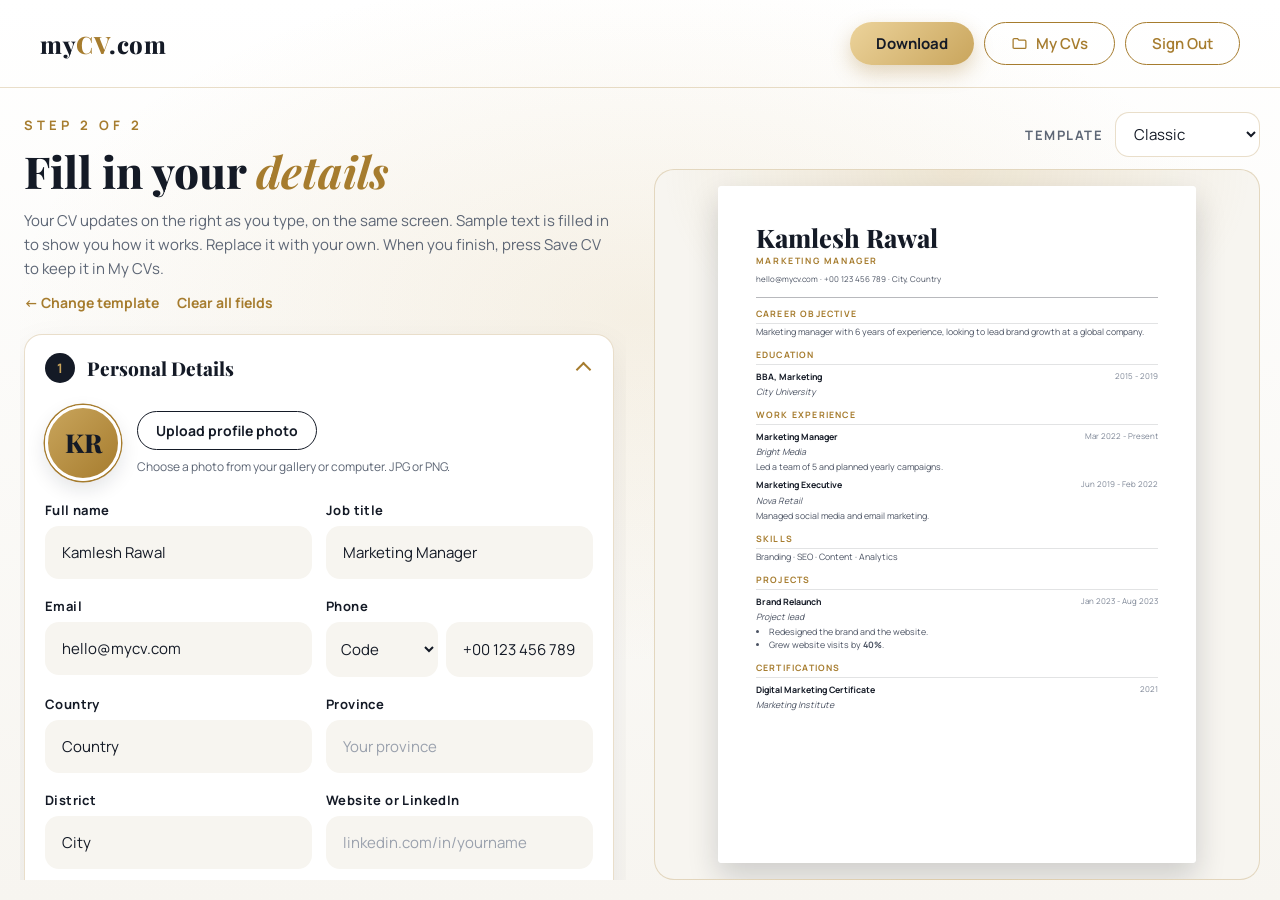
==== commit 0356d6bc: "Add text formatting with an arrow list to more CV sections Career Objective, Education, Work Experie" ====
--- a/create.html
+++ b/create.html
@@ -8,7 +8,7 @@
   <!-- Fonts -->
   <link rel="preconnect" href="https://fonts.googleapis.com">
   <link rel="preconnect" href="https://fonts.gstatic.com" crossorigin>
-  <link href="https://fonts.googleapis.com/css2?family=Playfair+Display:ital,wght@0,700;0,800;0,900;1,500;1,700&family=Manrope:wght@400;500;600;700;800&family=Inter:wght@400;500;600&family=Space+Grotesk:wght@500;700&family=Archivo:wght@500;800&family=DM+Sans:wght@400;500;700&family=Outfit:wght@500;600&family=IBM+Plex+Sans:wght@400;500;600&family=JetBrains+Mono:wght@500;700&family=Cinzel:wght@500;700&family=Jost:wght@400;500;600&family=Syne:wght@700;800&family=Plus+Jakarta+Sans:wght@400;500;700;800&family=Sora:wght@400;600;700&family=Source+Serif+4:wght@400;600&display=swap" rel="stylesheet">
+  <link href="https://fonts.googleapis.com/css2?family=Playfair+Display:ital,wght@0,700;0,800;0,900;1,500;1,700&family=Manrope:wght@400;500;600;700;800&family=Inter:wght@400;500;600&family=Space+Grotesk:wght@500;700&family=Archivo:wght@500;800&family=DM+Sans:wght@400;500;700&family=Outfit:wght@500;600&family=IBM+Plex+Sans:wght@400;500;600&family=JetBrains+Mono:wght@500;700&family=Cinzel:wght@500;700&family=Jost:wght@400;500;600&family=Syne:wght@700;800&family=Plus+Jakarta+Sans:wght@400;500;700;800&family=Sora:wght@400;600;700&family=Source+Serif+4:wght@400;600&family=Montserrat:wght@500;600;700;800&family=Lato:wght@400;700&display=swap" rel="stylesheet">
 
   <!-- Design -->
   <link rel="stylesheet" href="style.css">
@@ -152,8 +152,32 @@
         <summary><span class="ed-num">2</span>Career Objective</summary>
         <div class="ed-body">
           <div class="field">
-            <label for="p-objective">Write 2 or 3 sentences about your goal</label>
-            <textarea id="p-objective" data-field="objective" rows="4" placeholder="What kind of job are you looking for, and what do you bring?"></textarea>
+            <span class="field-label" id="p-objective-label">Write 2 or 3 sentences about your goal</span>
+            <div class="rich">
+              <div class="rich-bar" data-for="p-objective">
+                <select class="rich-select" data-rich-cmd="fontName" aria-label="Font">
+                  <option value="">Font</option>
+                  <option value="Manrope">Default</option>
+                  <option value="Georgia">Georgia</option>
+                  <option value="Arial">Arial</option>
+                  <option value="Times New Roman">Times New Roman</option>
+                  <option value="Courier New">Typewriter</option>
+                </select>
+                <select class="rich-select" data-rich-cmd="fontSize" aria-label="Text size">
+                  <option value="">Size</option>
+                  <option value="2">Small</option>
+                  <option value="3">Normal</option>
+                  <option value="4">Large</option>
+                </select>
+                <button type="button" class="rich-btn" data-cmd="bold" aria-label="Bold"><b>B</b></button>
+                <button type="button" class="rich-btn" data-cmd="italic" aria-label="Italic"><i>I</i></button>
+                <button type="button" class="rich-btn" data-cmd="underline" aria-label="Underline"><u>U</u></button>
+                <button type="button" class="rich-btn rich-btn-wide" data-cmd="bulletList">&bull; Bullets</button>
+                <button type="button" class="rich-btn rich-btn-wide" data-cmd="arrowList">&#10148; Arrows</button>
+              </div>
+              <div class="rich-box" contenteditable="true" role="textbox" aria-multiline="true" aria-labelledby="p-objective-label"
+                id="p-objective" data-field="objective" data-rich="yes"></div>
+            </div>
           </div>
         </div>
       </details>
@@ -240,6 +264,7 @@
           <option>Bento Tiles</option>
           <option>Orbit</option>
           <option>Front Page</option>
+          <option>Sunbeam</option>
         </select>
       </div>
       <div class="preview-stage" id="preview-stage">
@@ -258,4 +283,4 @@
   </div>
 
 </body>
-</html>+</html>
--- a/style.css
+++ b/style.css
@@ -1119,6 +1119,28 @@
 .c-rich font[size="4"] { font-size: 1.25em; }
 
 .c-side .c-rich { color: inherit; }
+
+/* a list with arrows instead of dots, on the CV and in the form */
+.c-rich ul.arrows,
+.rich-box ul.arrows {
+  list-style: none;
+  margin-left: 0;
+  padding-left: 0;
+}
+
+.c-rich ul.arrows li,
+.rich-box ul.arrows li {
+  position: relative;
+  padding-left: 1.3em;
+}
+
+.c-rich ul.arrows li::before,
+.rich-box ul.arrows li::before {
+  content: "\27A4";                       /* arrow */
+  position: absolute;
+  left: 0;
+  color: var(--accent, #a67c2e);
+}
 
 /* company or school name under a title */
 .c-place {
@@ -1375,7 +1397,8 @@
 .t-vertical-name .c-photo { width: 72px; height: 72px; border-radius: 0; }
 .t-vertical-name .c-sec { border-top: 2px solid #141414; padding-top: 9px; }
 .t-vertical-name .c-h { font-family: "Syne", Arial, sans-serif; font-weight: 800; letter-spacing: 1.1px; text-transform: uppercase; color: #141414; }
-.t-vertical-name .c-sec-objective p { font-size: 12px; line-height: 1.56; }
+.t-vertical-name .c-sec-objective p,
+.t-vertical-name .c-sec-objective .c-rich { font-size: 12px; line-height: 1.56; }
 .t-vertical-name .x-cols { gap: 21px; }
 .t-vertical-name .x-col-wide { flex: 0 0 55%; }
 .t-vertical-name .c-item span { padding: 0 5px; background: var(--accent); color: #141414; }
@@ -1441,7 +1464,8 @@
 .t-front-page .x-bar .c-role { margin: 0; font-size: 9.5px; font-weight: 600; color: var(--accent); }
 .t-front-page .c-sec-objective { display: flow-root; padding: 14px 0; border-bottom: 1px solid #121212; }
 .t-front-page .c-sec-objective .c-h { font-family: inherit; font-size: 9px; font-weight: 600; letter-spacing: 1.1px; text-transform: uppercase; color: var(--accent); }
-.t-front-page .c-sec-objective p { font-family: "Playfair Display", Georgia, serif; font-style: italic; font-weight: 500; font-size: 13.5px; line-height: 1.5; }
+.t-front-page .c-sec-objective p,
+.t-front-page .c-sec-objective .c-rich { font-family: "Playfair Display", Georgia, serif; font-style: italic; font-weight: 500; font-size: 13.5px; line-height: 1.5; }
 .t-front-page .c-photo { float: left; width: 72px; height: 72px; margin: 2px 12px 2px 0; border-radius: 0; filter: grayscale(1); }
 .t-front-page .x-cols { padding-top: 14px; gap: 15px; }
 .t-front-page .x-col { gap: 11px; }
@@ -1455,6 +1479,89 @@
 .t-front-page .c-item { flex-direction: column; gap: 0; }
 .t-front-page .c-item span { color: var(--muted); }
 
+/* ---------- Sunbeam: yellow top bar, round photo, timeline down the middle ---------- */
+.t-sunbeam { --accent: #f5c540; --muted: #6b6b6b; color: #2b2b2b; font-family: "Lato", Arial, sans-serif; }
+.t-sunbeam .x-topbar { height: 12px; flex-shrink: 0; background: var(--accent); }
+.t-sunbeam .x-head { align-items: flex-start; padding: 30px 46px 0; }
+.t-sunbeam .c-name,
+.cv-live .thumb.t-sunbeam .c-name {
+  font-family: "Montserrat", Arial, sans-serif; font-weight: 800; font-size: 32px;
+  line-height: 1.08; letter-spacing: 0.4px; text-transform: uppercase; color: #1a1a1a;
+}
+.t-sunbeam .c-role {
+  margin-top: 5px; font-family: "Montserrat", Arial, sans-serif; font-weight: 500; font-size: 10.5px;
+  letter-spacing: 1.6px; text-transform: uppercase; color: #555555;
+}
+.t-sunbeam .x-short { width: 48px; height: 1px; margin-top: 22px; background: var(--accent); }
+/* the initials in a yellow circle, top right */
+.t-sunbeam .x-mono {
+  width: 46px; height: 46px; flex-shrink: 0; box-sizing: border-box; border-radius: 50%;
+  display: flex; align-items: center; justify-content: center; gap: 5px;
+  background: var(--accent); border: 1px solid #2b2b2b;
+  font-family: "Montserrat", Arial, sans-serif; font-weight: 500; font-size: 11px; color: #1a1a1a;
+}
+.t-sunbeam .x-mono i { width: 1px; height: 14px; background: #2b2b2b; }
+/* photo, profile text, then address and contact on a short line with dots */
+.t-sunbeam .x-intro { display: flex; align-items: flex-start; gap: 22px; padding: 22px 46px 0; }
+.t-sunbeam .x-intro .c-photo { width: 86px; height: 86px; }
+.t-sunbeam .x-profile { flex: 1; min-width: 0; }
+.t-sunbeam .x-profile .c-h {
+  margin: 0 0 6px; font-family: "Montserrat", Arial, sans-serif; font-weight: 700; font-size: 9.5px;
+  letter-spacing: 0; text-transform: none; color: #222222;
+}
+.t-sunbeam .x-profile p,
+.t-sunbeam .x-profile .c-rich { font-size: 9.5px; line-height: 1.6; color: var(--muted); }
+.t-sunbeam .x-contactbox {
+  width: 140px; flex-shrink: 0; display: flex; flex-direction: column; gap: 14px;
+  padding-left: 14px; border-left: 1px solid #2b2b2b; font-size: 9.5px; line-height: 1.5; color: #444444;
+  overflow-wrap: anywhere;
+}
+.t-sunbeam .x-ci { position: relative; }
+.t-sunbeam .x-ci::before,
+.t-sunbeam .x-right .c-entry::before {
+  content: ""; position: absolute; top: 2px; width: 9px; height: 9px; box-sizing: border-box;
+  border-radius: 50%; background: var(--accent); border: 1px solid #2b2b2b;
+}
+.t-sunbeam .x-ci::before { left: -19px; }
+.t-sunbeam .x-ci b { display: block; margin-bottom: 2px; font-family: "Montserrat", Arial, sans-serif; font-weight: 700; color: #222222; }
+/* two columns with the dark line between them */
+.t-sunbeam .x-cols { gap: 0; padding: 34px 46px 40px; }
+.t-sunbeam .x-col { gap: 24px; }
+.t-sunbeam .x-left { flex: 0 0 156px; padding-right: 22px; }
+.t-sunbeam .x-right { flex: 1 1 0; padding-left: 22px; border-left: 1px solid #2b2b2b; }
+.t-sunbeam .x-cols .c-h {
+  margin-bottom: 14px; font-family: "Montserrat", Arial, sans-serif; font-weight: 600; font-size: 11px;
+  letter-spacing: 1.6px; text-transform: uppercase; color: #222222;
+}
+/* left column: title, school or company, then years */
+.t-sunbeam .x-left .c-entry { display: flex; flex-direction: column; }
+.t-sunbeam .x-left .c-entry + .c-entry { margin-top: 12px; }
+.t-sunbeam .x-left .c-item { display: contents; }
+.t-sunbeam .x-left .c-item b { order: 1; font-weight: 700; font-size: 10px; color: #2b2b2b; }
+.t-sunbeam .x-left .c-place { order: 2; }
+.t-sunbeam .x-left .c-item span { order: 3; white-space: normal; font-size: 9.5px; color: var(--muted); }
+.t-sunbeam .x-left .c-entry > p:not(.c-place),
+.t-sunbeam .x-left .c-entry > .c-rich { order: 4; color: var(--muted); }
+/* skills as a bullet list */
+.t-sunbeam .c-skill-list { gap: 7px; padding-left: 4px; color: #444444; }
+.t-sunbeam .c-skill-list div::before {
+  content: ""; display: inline-block; width: 4px; height: 4px; margin-right: 10px;
+  border-radius: 50%; background: #2b2b2b; vertical-align: middle;
+}
+/* right column: years on the left, job on the right, a yellow dot on the line */
+.t-sunbeam .x-right .c-entry { position: relative; display: grid; grid-template-columns: 62px minmax(0, 1fr); column-gap: 14px; }
+.t-sunbeam .x-right .c-entry + .c-entry { margin-top: 20px; }
+.t-sunbeam .x-right .c-entry::before { left: -27px; }
+.t-sunbeam .x-right .c-item { display: contents; }
+.t-sunbeam .x-right .c-item span {
+  grid-column: 1; grid-row: 1 / span 5; white-space: normal;
+  font-family: "Montserrat", Arial, sans-serif; font-weight: 700; font-size: 9.5px; color: #2b2b2b;
+}
+.t-sunbeam .x-right .c-item b { grid-column: 2; font-family: "Montserrat", Arial, sans-serif; font-weight: 700; font-size: 10px; }
+.t-sunbeam .x-right .c-place,
+.t-sunbeam .x-right .c-entry > p,
+.t-sunbeam .x-right .c-entry > .c-rich { grid-column: 2; color: var(--muted); line-height: 1.6; }
+
 /* Smaller cards need a smaller CV */
 @media (max-width: 1100px) {
   .thumb-box { --s: 0.42; }
@@ -2619,4 +2726,4 @@
   * {
     transition: none !important;
   }
-}+}
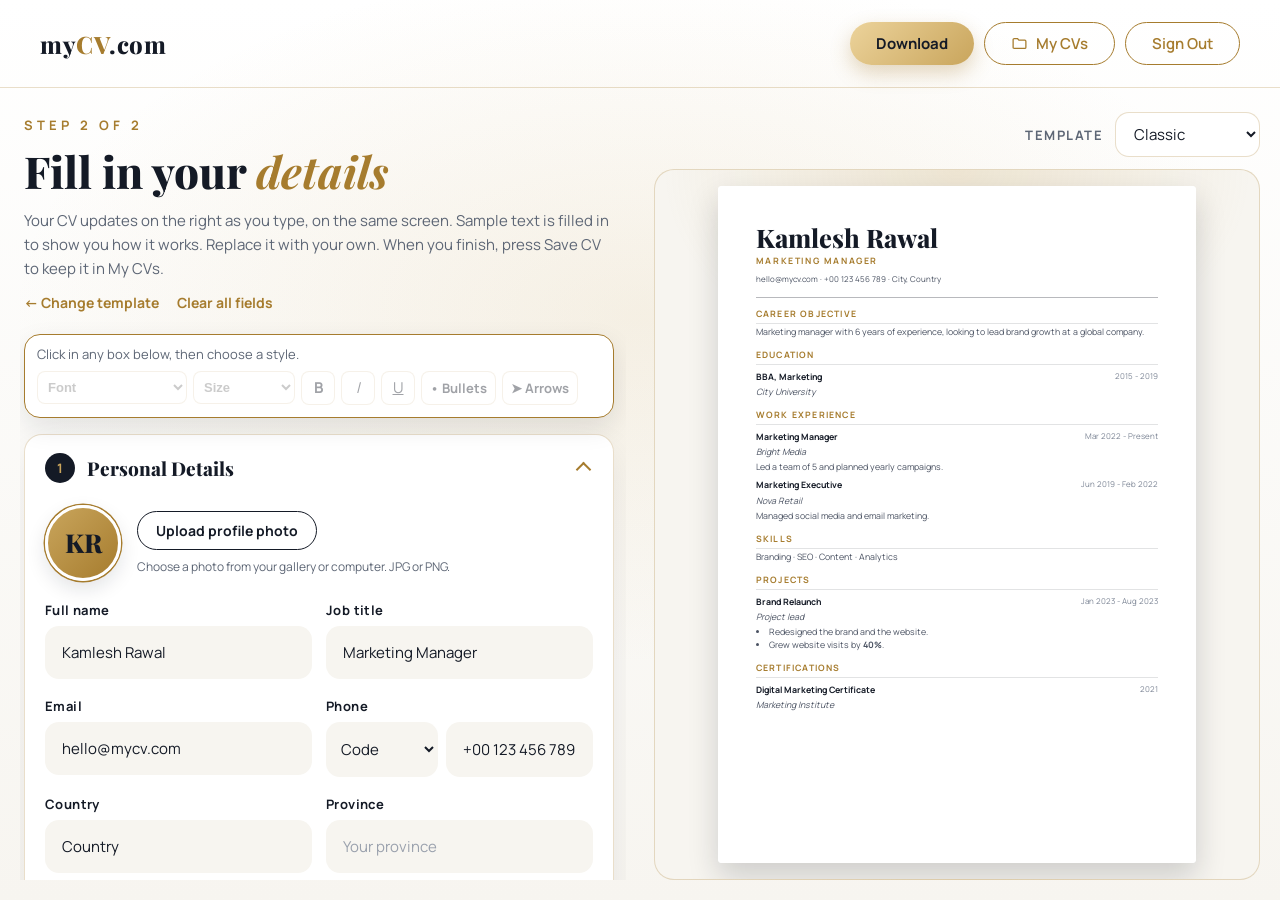
==== commit c6d4f6e2: "Let people style every detail of their CV One style toolbar at the top of the form now works on any " ====
--- a/create.html
+++ b/create.html
@@ -44,6 +44,34 @@
         <div class="builder-links">
           <a href="templates.html">&larr; Change template</a>
           <button type="button" class="link-btn" id="clear-btn">Clear all fields</button>
+        </div>
+      </div>
+
+      <!-- Style toolbar: works on whichever box was clicked last -->
+      <div class="fmt-bar" id="fmt-bar">
+        <p class="fmt-target" id="fmt-target" aria-live="polite">Click in any box below, then choose a style.</p>
+        <div class="rich-bar">
+          <select class="rich-select" data-rich-cmd="fontName" aria-label="Font">
+            <option value="">Font</option>
+            <option value="inherit">Template font</option>
+            <option value="Manrope">Manrope</option>
+            <option value="Georgia">Georgia</option>
+            <option value="Arial">Arial</option>
+            <option value="Times New Roman">Times New Roman</option>
+            <option value="Courier New">Typewriter</option>
+          </select>
+          <select class="rich-select" data-rich-cmd="fontSize" aria-label="Text size">
+            <option value="">Size</option>
+            <option value="2">Small</option>
+            <option value="3">Normal</option>
+            <option value="4">Large</option>
+            <option value="5">Extra large</option>
+          </select>
+          <button type="button" class="rich-btn" data-cmd="bold" aria-label="Bold"><b>B</b></button>
+          <button type="button" class="rich-btn" data-cmd="italic" aria-label="Italic"><i>I</i></button>
+          <button type="button" class="rich-btn" data-cmd="underline" aria-label="Underline"><u>U</u></button>
+          <button type="button" class="rich-btn rich-btn-wide" data-cmd="bulletList">&bull; Bullets</button>
+          <button type="button" class="rich-btn rich-btn-wide" data-cmd="arrowList">&#10148; Arrows</button>
         </div>
       </div>
 
@@ -154,27 +182,6 @@
           <div class="field">
             <span class="field-label" id="p-objective-label">Write 2 or 3 sentences about your goal</span>
             <div class="rich">
-              <div class="rich-bar" data-for="p-objective">
-                <select class="rich-select" data-rich-cmd="fontName" aria-label="Font">
-                  <option value="">Font</option>
-                  <option value="Manrope">Default</option>
-                  <option value="Georgia">Georgia</option>
-                  <option value="Arial">Arial</option>
-                  <option value="Times New Roman">Times New Roman</option>
-                  <option value="Courier New">Typewriter</option>
-                </select>
-                <select class="rich-select" data-rich-cmd="fontSize" aria-label="Text size">
-                  <option value="">Size</option>
-                  <option value="2">Small</option>
-                  <option value="3">Normal</option>
-                  <option value="4">Large</option>
-                </select>
-                <button type="button" class="rich-btn" data-cmd="bold" aria-label="Bold"><b>B</b></button>
-                <button type="button" class="rich-btn" data-cmd="italic" aria-label="Italic"><i>I</i></button>
-                <button type="button" class="rich-btn" data-cmd="underline" aria-label="Underline"><u>U</u></button>
-                <button type="button" class="rich-btn rich-btn-wide" data-cmd="bulletList">&bull; Bullets</button>
-                <button type="button" class="rich-btn rich-btn-wide" data-cmd="arrowList">&#10148; Arrows</button>
-              </div>
               <div class="rich-box" contenteditable="true" role="textbox" aria-multiline="true" aria-labelledby="p-objective-label"
                 id="p-objective" data-field="objective" data-rich="yes"></div>
             </div>
--- a/style.css
+++ b/style.css
@@ -1117,6 +1117,14 @@
 .c-rich font[size="2"] { font-size: 0.85em; }
 .c-rich font[size="3"] { font-size: 1em; }
 .c-rich font[size="4"] { font-size: 1.25em; }
+.c-rich font[size="5"] { font-size: 1.5em; }
+
+/* a value with its own style (name, email, dates, ...) */
+mark.st {
+  background: none;
+  color: inherit;
+  padding: 0;
+}
 
 .c-side .c-rich { color: inherit; }
 
@@ -2098,7 +2106,55 @@
   border-bottom: 1px solid var(--line);
 }
 
-.field .rich-select {
+/* ---------- The style toolbar at the top of the form ---------- */
+.fmt-bar {
+  position: sticky;
+  top: 0;
+  z-index: 6;
+  display: flex;
+  flex-direction: column;
+  gap: 8px;
+  padding: 10px 12px 12px;
+  background: var(--bg);
+  border: 1.5px solid var(--gold);
+  border-radius: 16px;
+  box-shadow: 0 10px 26px rgba(20, 26, 38, 0.1);
+}
+
+.fmt-bar .rich-bar {
+  padding: 0;
+  background: none;
+  border: none;
+}
+
+.fmt-target {
+  font-size: 13px;
+  line-height: 1.4;
+  color: var(--text-muted);
+}
+
+.fmt-target b {
+  color: var(--gold);
+}
+
+.rich-btn.is-on {
+  background: var(--text);
+  border-color: var(--text);
+  color: #ffffff;
+}
+
+.rich-btn:disabled,
+.rich-select:disabled {
+  opacity: 0.4;
+  cursor: not-allowed;
+}
+
+.rich-btn:disabled:hover {
+  border-color: var(--line);
+  background: var(--bg);
+}
+
+.rich-select {
   width: auto;
   font-size: 13px;
   font-weight: 600;
@@ -2150,6 +2206,7 @@
 .rich-box font[size="2"] { font-size: 0.85em; }
 .rich-box font[size="3"] { font-size: 1em; }
 .rich-box font[size="4"] { font-size: 1.25em; }
+.rich-box font[size="5"] { font-size: 1.5em; }
 
 /* small heading inside an entry, like "Address" */
 .entry-sub {
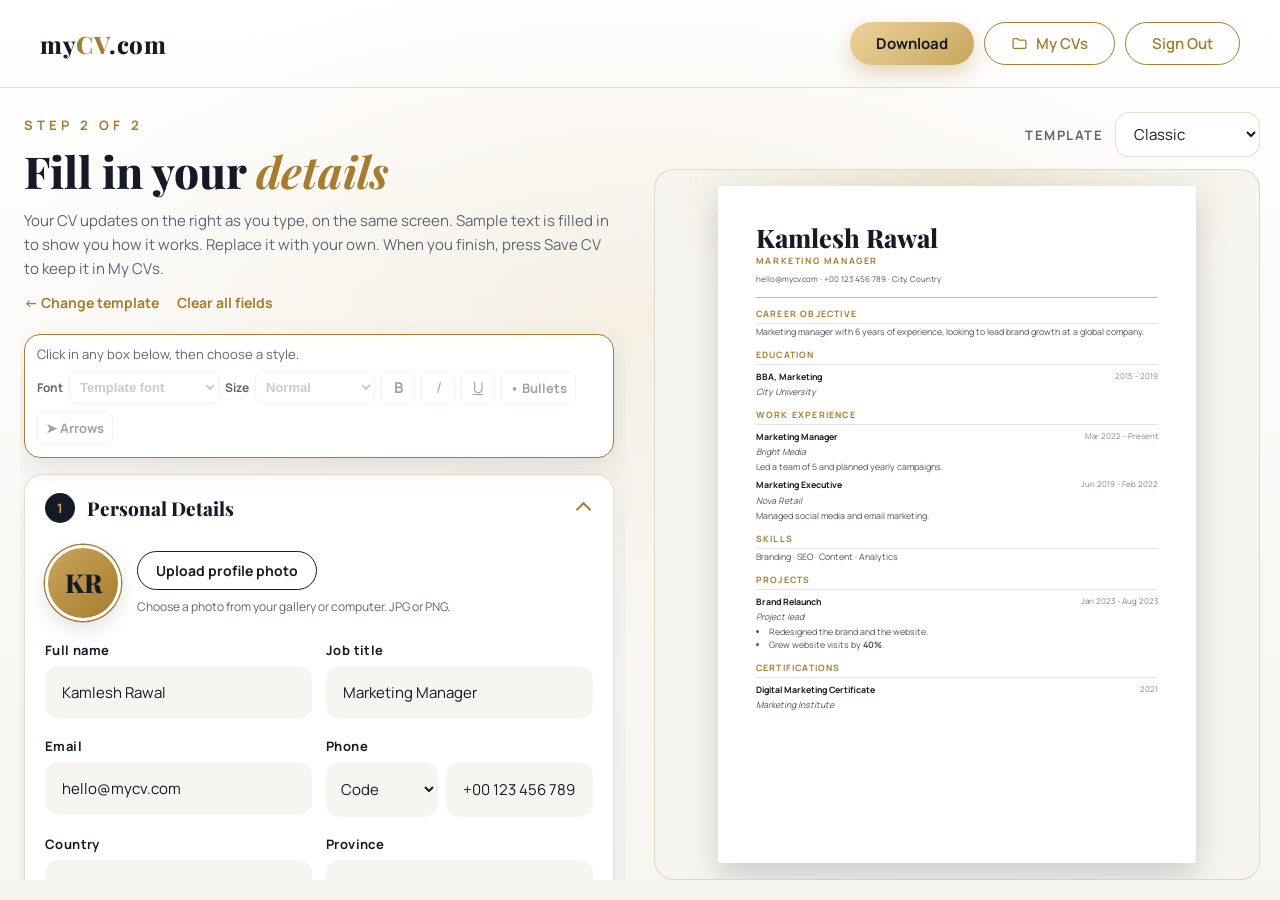
==== commit e5110c24: "Show the current font name and size in the style toolbar Co-Authored-By: Claude Opus 5.5 <noreply@an" ====
--- a/create.html
+++ b/create.html
@@ -51,19 +51,19 @@
       <div class="fmt-bar" id="fmt-bar">
         <p class="fmt-target" id="fmt-target" aria-live="polite">Click in any box below, then choose a style.</p>
         <div class="rich-bar">
-          <select class="rich-select" data-rich-cmd="fontName" aria-label="Font">
-            <option value="">Font</option>
-            <option value="inherit">Template font</option>
+          <label class="fmt-label" for="fmt-font">Font</label>
+          <select class="rich-select" id="fmt-font" data-rich-cmd="fontName">
+            <option value="inherit" selected>Template font</option>
             <option value="Manrope">Manrope</option>
             <option value="Georgia">Georgia</option>
             <option value="Arial">Arial</option>
             <option value="Times New Roman">Times New Roman</option>
             <option value="Courier New">Typewriter</option>
           </select>
-          <select class="rich-select" data-rich-cmd="fontSize" aria-label="Text size">
-            <option value="">Size</option>
+          <label class="fmt-label" for="fmt-size">Size</label>
+          <select class="rich-select" id="fmt-size" data-rich-cmd="fontSize">
             <option value="2">Small</option>
-            <option value="3">Normal</option>
+            <option value="3" selected>Normal</option>
             <option value="4">Large</option>
             <option value="5">Extra large</option>
           </select>
--- a/style.css
+++ b/style.css
@@ -2127,6 +2127,17 @@
   border: none;
 }
 
+/* small "Font" and "Size" words in front of the two lists */
+.fmt-label {
+  font-size: 12px;
+  font-weight: 700;
+  color: var(--text-muted);
+}
+
+.fmt-label + .rich-select {
+  min-width: 120px;
+}
+
 .fmt-target {
   font-size: 13px;
   line-height: 1.4;
